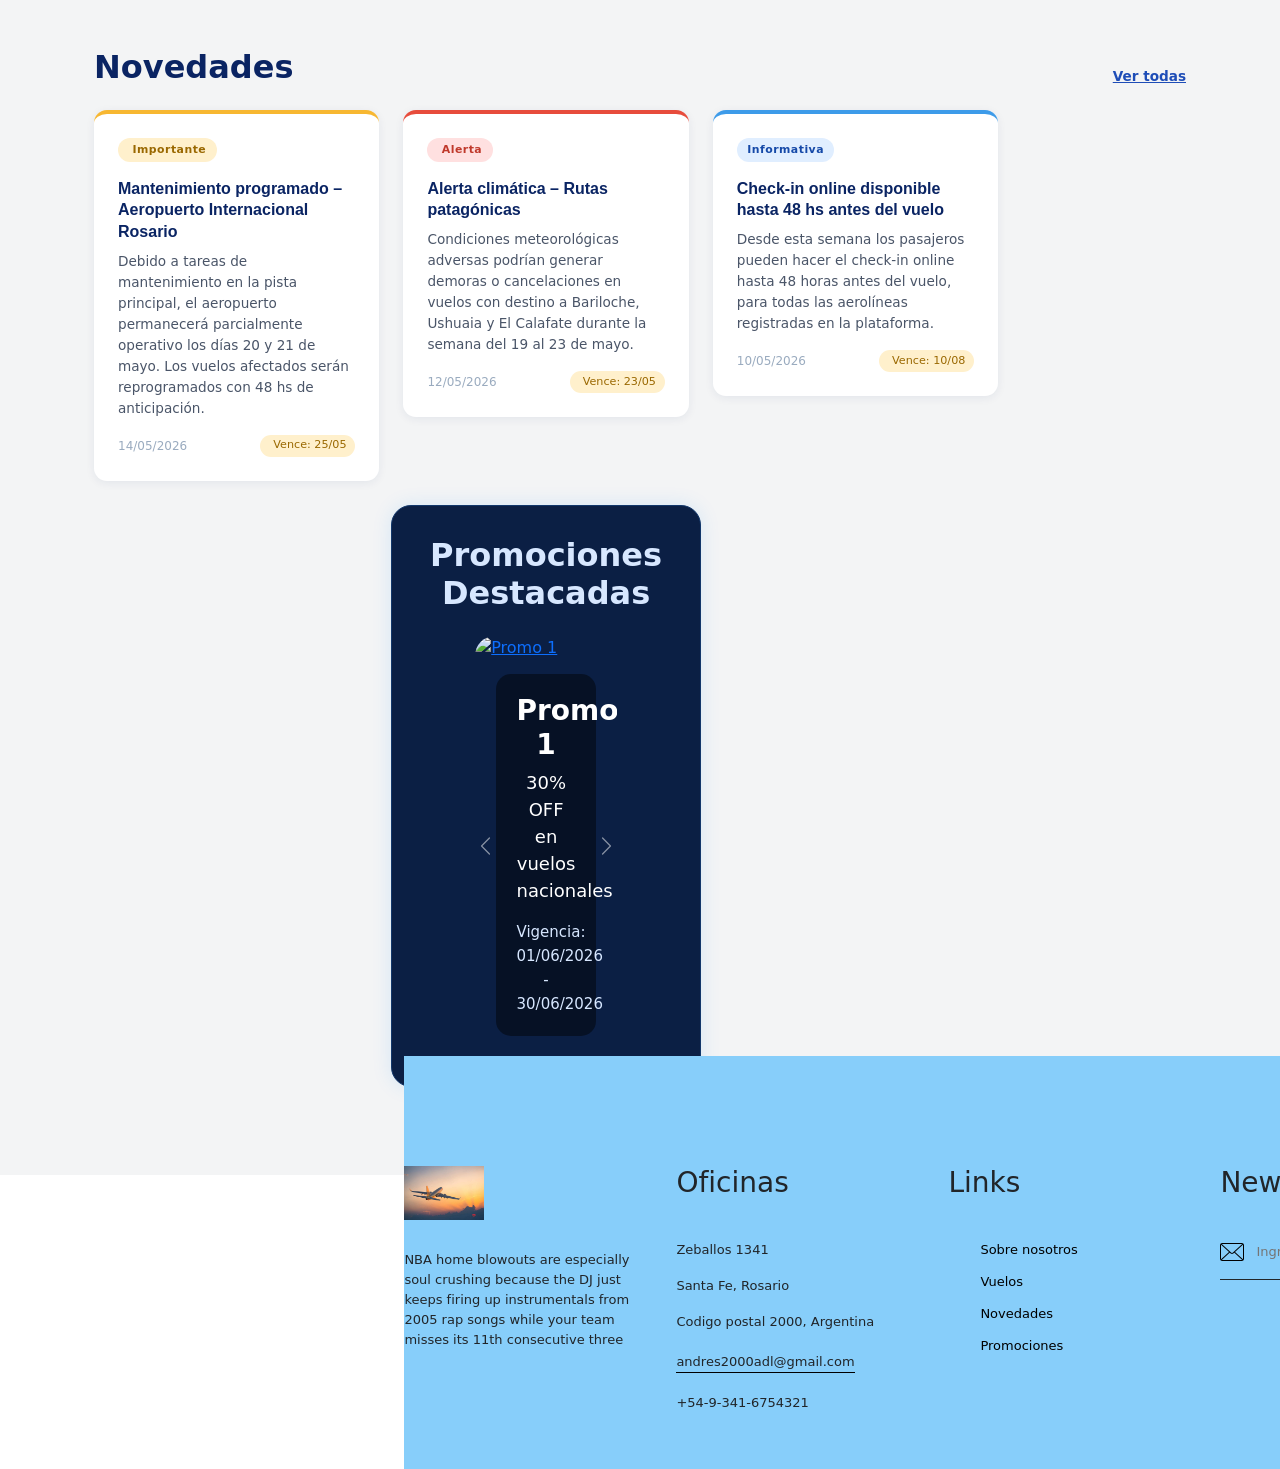
==== index.html @ d915b202 "arreglos - mas ojas de estilo" ====
<!DOCTYPE html>
<html lang="es">

<head>
  <title>VuelaSeguro</title>
  <meta charset="UTF-8">
  <meta name="viewport" content="width=device-width, initial-scale=1.0">
  <link rel="stylesheet" href="estilos-footer.css">
  <link rel="stylesheet" href="estilos-novedades.css">
  <link rel="stylesheet" href="estilos-promociones.css">
  <!-- Bootstrap CSS  -->
  <link href="https://cdn.jsdelivr.net/npm/bootstrap@5.0.2/dist/css/bootstrap.min.css" rel="stylesheet">
</head>

<body>
<section class="novedades-section" id="novedades">
  <div class="container px-3 px-md-4">
    <div class="d-flex justify-content-between align-items-end mb-4">
      <h2 class="m-0" style="color: var(--azul); font-weight: bold;">Novedades</h2>
      <a href="#" style="font-size: .85rem; color: var(--azul-m); text-decoration: none; font-weight: 600;">
        <u>Ver todas <i class="bi bi-arrow-right"></i></u>
      </a>
    </div>
    <div class="row row-cols-1 row-cols-md-2 row-cols-lg-3 g-4 justify-content-center">
      
      <!-- Novedad Destacada -->
      <div class="col">
        <div class="novedad-card destacada"> 
          <span class="badge-nov badge-imp"><i class="bi bi-star-fill me-1"></i>Importante</span>
          <div class="nov-titulo-card">Mantenimiento programado – Aeropuerto Internacional Rosario</div>
          <p class="nov-texto">
            Debido a tareas de mantenimiento en la pista principal, el aeropuerto permanecerá
            parcialmente operativo los días 20 y 21 de mayo. Los vuelos afectados serán
            reprogramados con 48 hs de anticipación.
          </p>
          <div class="nov-fecha">
            <span><i class="bi bi-calendar3"></i> 14/05/2026</span>
            <span class="nov-vence"><i class="bi bi-clock"></i>Vence: 25/05</span>
          </div>
        </div>
      </div>

      <!-- Novedad Alerta -->
      <div class="col">
        <div class="novedad-card alerta">
          <span class="badge-nov badge-alt"><i class="bi bi-cloud-lightning me-1"></i>Alerta</span>
          <div class="nov-titulo-card">Alerta climática – Rutas patagónicas</div>
          <p class="nov-texto">
            Condiciones meteorológicas adversas podrían generar demoras o cancelaciones en vuelos
            con destino a Bariloche, Ushuaia y El Calafate durante la semana del 19 al 23 de mayo.
          </p>
          <div class="nov-fecha">
            <span><i class="bi bi-calendar3"></i> 12/05/2026</span>
            <span class="nov-vence"><i class="bi bi-clock"></i>Vence: 23/05</span>
          </div>
        </div>
      </div>
      
      <!-- Novedad Informativa -->
      <div class="col">
        <div class="novedad-card">
          <span class="badge-nov badge-info">Informativa</span>
          <div class="nov-titulo-card">Check-in online disponible hasta 48 hs antes del vuelo</div>
          <p class="nov-texto">
            Desde esta semana los pasajeros pueden hacer el check-in online hasta 48 horas antes
            del vuelo, para todas las aerolíneas registradas en la plataforma.
          </p>
          <div class="nov-fecha">
            <span><i class="bi bi-calendar3"></i> 10/05/2026</span>
            <span class="nov-vence"><i class="bi bi-clock"></i>Vence: 10/08</span>
          </div>
        </div>
      </div>

  <!--PROMOCIONES-->

  <section class="promociones-section">

    <h2 class="text-center mb-4"> Promociones Destacadas</h2>
    <div class="contenedor-carousel">
      <div id="carouselPromos" class="carousel slide" data-bs-ride="carousel">
        <div class="carousel-inner">
          <div class="carousel-item active">
           <a href=""> <img src="https://www.radioromance.com/wp-content/uploads/2025/01/PATOS-1024x576.jpeg" class="d-block w-100" alt="Promo 1"> </a>
           <div class="carousel-caption">
            <h3>Promocion 1</h3>
            <p>30% OFF en vuelos nacionales</p>
            <span> Vigencia: 01/06/2026 - 30/06/2026 </span>
            </div>
          </div>
          <div class="carousel-item">
            <a href=""> <img src="https://verdecora.es/blog/wp-content/uploads/2025/06/cuidados-pato-casa.jpg" class="d-block w-100" alt="Promo 2"> </a>
            <div class="carousel-caption">
            <h3>Promocion 2</h3>
            <p>20% OFF en vuelos nacionales</p>
            <span> Vigencia: 03/07/2026 - 20/08/2026 </span>
            </div>
          </div>
          <div class="carousel-item">  
            <a href=""> <img src="https://findelmundo.tur.ar/imagecache/large/Anas-georgica-de-Jorge-La-Gotteria.jpg"class="d-block w-100" alt="Promo 3"> </a>
            <div class="carousel-caption">
            <h3>Promocion 3</h3>
            <p>25% OFF en vuelos nacionales</p>
            <span> Vigencia: 04/05/2026 - 22/06/2026 </span>
            </div>
          </div>
        </div>
            <button class="carousel-control-prev" type="button" data-bs-target="#carouselPromos" data-bs-slide="prev">
              <span class="carousel-control-prev-icon"></span>
            </button>
            <button class="carousel-control-next" type="button" data-bs-target="#carouselPromos" data-bs-slide="next">
              <span class="carousel-control-next-icon"></span>
            </button>
      </div>
    </div>
 <footer>
    <div class="row">
        <div class="colu">
          <img src="test.jpg" alt="AVION" class="logo">
          <p>NBA home blowouts are especially soul crushing because the DJ just keeps firing up instrumentals from 2005 rap songs while your team misses its 11th consecutive three</p>
        </div>

        <div class="colu">
          <h3>Oficinas</h3>
          <p>Zeballos 1341</p>
          <p>Santa Fe, Rosario</p>
          <p>Codigo postal 2000, Argentina</p>
          <p class="email-contact">andres2000adl@gmail.com</p>
          <p>+54-9-341-6754321</p>
        </div>
          
        <div class="colu">
          <h3>Links</h3>
          <ul>
            <li><a href="https://www.frro.utn.edu.ar/">Sobre nosotros</a></li>
            <li><a href="">Vuelos</a></li>
            <li><a href="">Novedades</a></li>
            <li><a href="">Promociones</a></li>
          </ul>
        </div>

        <div class="colu">
          <h3>Newsletter</h3>
          <form class="footer-form">
            <img src="envelope.png" alt="jijo" class="footer-input-icon">
            <input type="email" placeholder="Ingrese su mail">
            <button type="button" class="footer-form-button">Enviar</button>
          </form>
          <div class="social-icons">
            <i class="fa-brands fa-facebook"></i>
            <i class="fa-brands fa-square-x-twitter"></i>
            <i class="fa-brands fa-whatsapp"></i>
          </div>
        </div>
    </div>
  </footer>

<!-- Bootstrap Bundle with Popper -->
<script src="https://cdn.jsdelivr.net/npm/bootstrap@5.0.2/dist/js/bootstrap.bundle.min.js"></script>
</body>
</html>
---- estilos-footer.css ----
footer{
    width: 100%;
    position: absolute;
    background: lightskyblue;
    padding: 100px 0 30px;
    font-size: 13px;
    line-height: 20px;
}

.footer-form{
    padding-bottom: 15px;
    display: flex;
    align-items: center;
    justify-content: space-between;
    border-bottom: 1px solid;
    margin-bottom: 50px;
}

.footer-input-icon{
    font-size: 18px;
    margin-right: 10px;
}

.footer-form-button{
    background: transparent;
    border: 0;
    outline: none;
    cursor: pointer;
    font-size: 16px;

}

.footer-form input{
    width: 100%;
    background: transparent;
    color: black;
    border: 0;
    outline: none;
}


.social-icons .fa {
  width: 40px;
  height: 40px;
  font-size: 40px !important;
  color: blueviolet;
}


.row{
    width: 85%;
    margin: auto;
    display: flex;
    flex-wrap: wrap;
    align-items: flex-start;
    justify-content: space-between;

}

.colu{
    flex-basis: 25%;
    padding: 10px;
}

.colu h3{
    width: fit-content;
    margin-bottom: 40px;
    position: relative;
}

.logo{
    width: 80px;
    margin-bottom: 30px;
}

.email-contact{
    width: fit-content;
    border-bottom: 1px solid black;
    margin: 20px 0;
}

ul li{
    list-style: none;
    margin-bottom: 12px;
}

ul li a{
    text-decoration: none;
    color: black;
}
---- estilos-novedades.css ----
:root {
      --azul:    #0a2463;
      --azul-m:  #1e4db7;
      --azul-cl: #3d9be9;
      --acento:  #f7b731;
      --fondo:   #f0f4fb;
      --texto:   #1a1a2e;
      --gris:    #e8eef7;
      --blanco:  #ffffff;
    }

    * { box-sizing: border-box; }
    
    body {
      font-family: 'Inter', sans-serif;
      background-color: var(--fondo);
      color: var(--texto);
      margin: 0;
    }

    .novedades-section { 
      background-color: rgb(243, 244, 245); 
      padding: 3rem 0; 
    }

    .novedad-card {
      background-color: var(--blanco);
      border-radius: 13px;
      padding: 1.5rem;
      box-shadow: 0 2px 10px rgba(10,36,99,.07);
      height: 100%; 
      display: flex;
      flex-direction: column; 
      border-top: 4px solid var(--azul-cl);
      transition: transform .2s, box-shadow .2s;
    }

    .novedad-card:hover {
      transform: translateY(-3px);
      box-shadow: 0 8px 24px rgba(10,36,99,.13);
    }

    .novedad-card.destacada { border-top-color: var(--acento); }
    .novedad-card.alerta    { border-top-color: #e74c3c; }

    .badge-nov {
      display: inline-block; font-size: .68rem; font-weight: 700;
      letter-spacing: .5px; padding: .22rem .65rem; border-radius: 20px;
      margin-bottom: 1rem; align-self: flex-start;
    }

    .badge-imp  { background: #fff0cc; color: #9a6800; }
    .badge-info { background: #e0eeff; color: #1549a8; }
    .badge-alt  { background: #ffe0e0; color: #c0392b; }
    .badge-gen  { background: #e8f5e9; color: #2e7d32; }

    .nov-titulo-card {
      font-family: 'Sora', sans-serif; font-weight: 700;
      font-size: 1rem; color: var(--azul);
      margin-bottom: .5rem; line-height: 1.35;
    }

    .nov-texto {
      font-size: .85rem; color: #4a5568;
      line-height: 1.55; 
      margin-bottom: 1rem; 
      flex-grow: 1; 
    }

    .nov-fecha {
      font-size: .75rem; color: #9aabbf;
      display: flex; align-items: center; gap: .3rem;
      margin-top: auto; 
      flex-wrap: wrap;
    }

    .nov-vence {
      font-size: .7rem; background: #fff0cc; color: #9a6800;
      border-radius: 20px; padding: .15rem .55rem;
      display: inline-flex; align-items: center; gap: .25rem; 
      margin-left: auto; 
    }
---- estilos-promociones.css ----
.promociones-section{
    background-color: #0b1f44;
    border: 1px solid #12376b;
    border-radius: 20px;
    margin: 40px auto;
    padding: 30px;
    width: 95%;
    box-shadow: 0px 0px 20px rgba(0,140,255,0.12);
}

.promociones-section h2{
    color: #d7e7ff;
    font-size: 32px;
    font-weight: bold;
}

.contenedor-carousel{
    width: 50%;
    margin: auto;
}

.carousel-item img{
    height: 420px;
    object-fit: cover;
    border-radius: 20px;
}

.carousel-caption{
    background: rgba(0,0,0,0.45);
    border-radius: 15px;
    padding: 20px;
    bottom: 20px;
}

.carousel-caption h3{
    font-size: 28px;
    font-weight: bold;
}

.carousel-caption p{
    font-size: 18px;
}

.carousel-caption span{
    font-size: 15px;
    color: #d7e7ff;
}

.promociones-section:hover{
    box-shadow: 0px 0px 30px rgba(0,140,255,0.25);
    transition: 0.3s;
}
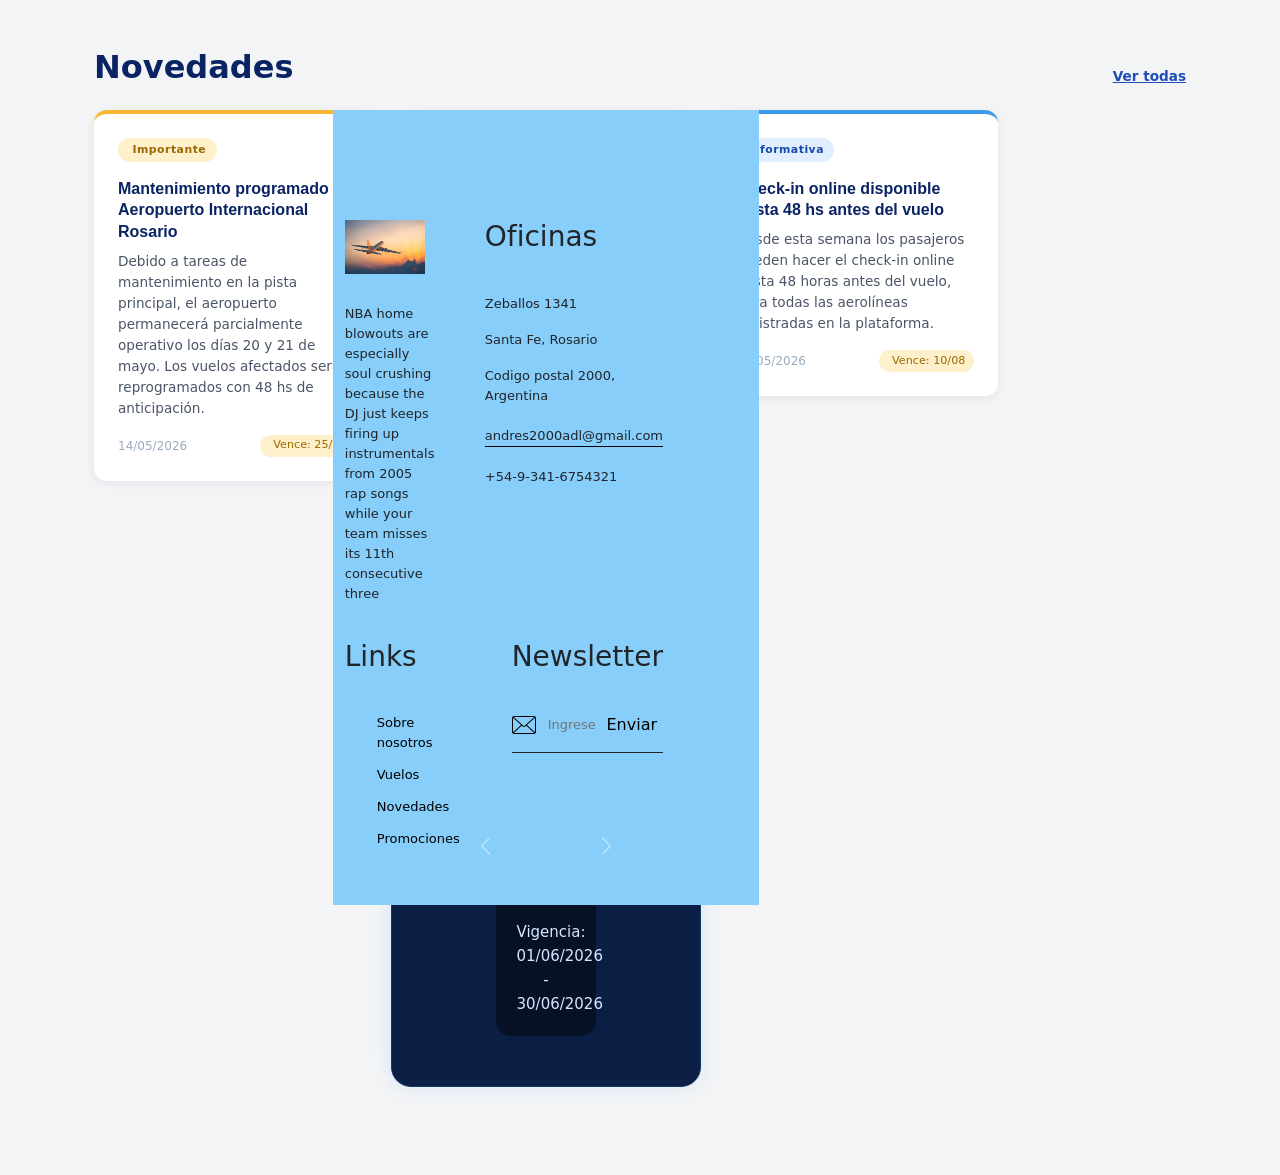
==== commit d7885ad8: "Merge branch 'main' of https://github.com/AndresDL/TP_EG_1erC" ====
--- a/index.html
+++ b/index.html
@@ -1,8 +1,6 @@
 <!DOCTYPE html>
 <html lang="es">
-
 <head>
-  <title>VuelaSeguro</title>
   <meta charset="UTF-8">
   <meta name="viewport" content="width=device-width, initial-scale=1.0">
   <link rel="stylesheet" href="estilos-footer.css">
@@ -113,6 +111,7 @@
             </button>
       </div>
     </div>
+  </section>
  <footer>
     <div class="row">
         <div class="colu">
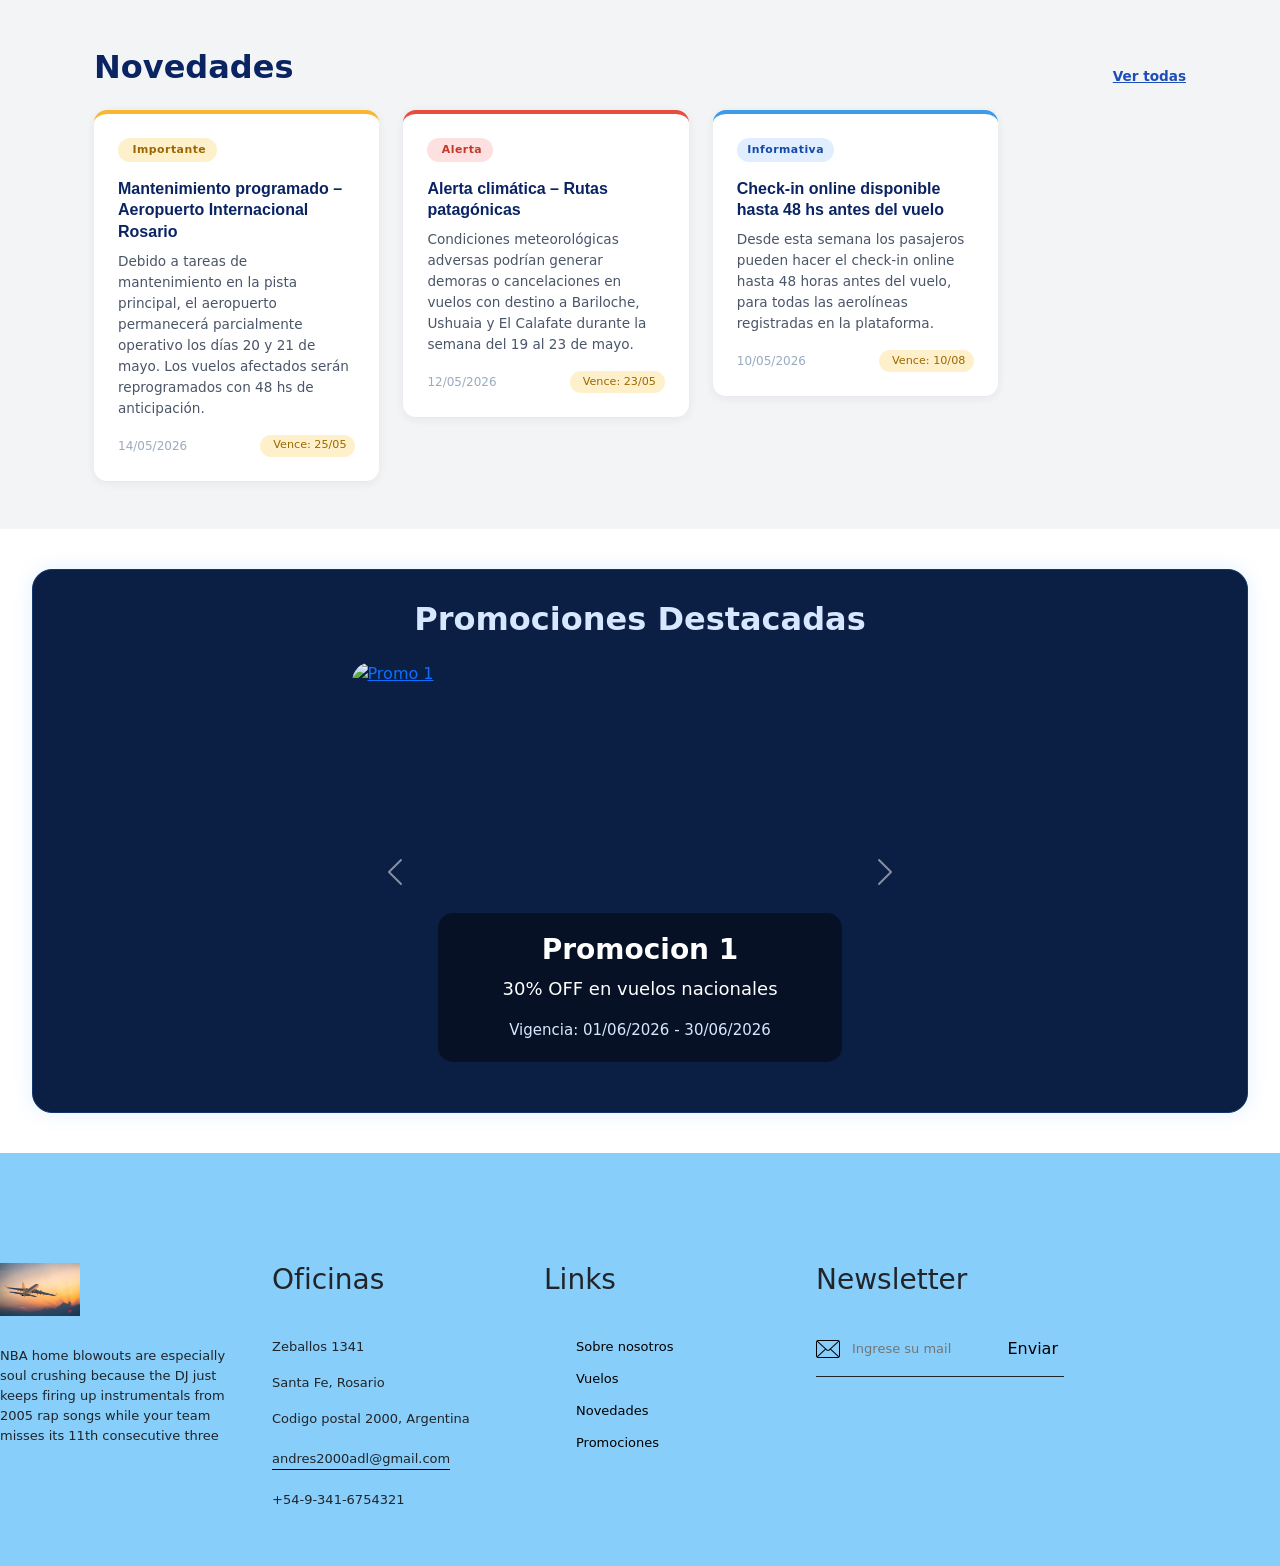
==== commit 80eaf6be: "Arreglos - novedades" ====
--- a/index.html
+++ b/index.html
@@ -1,5 +1,6 @@
 <!DOCTYPE html>
 <html lang="es">
+
 <head>
   <meta charset="UTF-8">
   <meta name="viewport" content="width=device-width, initial-scale=1.0">
@@ -11,67 +12,69 @@
 </head>
 
 <body>
-<section class="novedades-section" id="novedades">
-  <div class="container px-3 px-md-4">
-    <div class="d-flex justify-content-between align-items-end mb-4">
-      <h2 class="m-0" style="color: var(--azul); font-weight: bold;">Novedades</h2>
-      <a href="#" style="font-size: .85rem; color: var(--azul-m); text-decoration: none; font-weight: 600;">
-        <u>Ver todas <i class="bi bi-arrow-right"></i></u>
-      </a>
-    </div>
-    <div class="row row-cols-1 row-cols-md-2 row-cols-lg-3 g-4 justify-content-center">
-      
-      <!-- Novedad Destacada -->
-      <div class="col">
-        <div class="novedad-card destacada"> 
-          <span class="badge-nov badge-imp"><i class="bi bi-star-fill me-1"></i>Importante</span>
-          <div class="nov-titulo-card">Mantenimiento programado – Aeropuerto Internacional Rosario</div>
-          <p class="nov-texto">
-            Debido a tareas de mantenimiento en la pista principal, el aeropuerto permanecerá
-            parcialmente operativo los días 20 y 21 de mayo. Los vuelos afectados serán
-            reprogramados con 48 hs de anticipación.
-          </p>
-          <div class="nov-fecha">
-            <span><i class="bi bi-calendar3"></i> 14/05/2026</span>
-            <span class="nov-vence"><i class="bi bi-clock"></i>Vence: 25/05</span>
+  <section class="novedades-section" id="novedades">
+    <div class="container px-3 px-md-4">
+      <div class="d-flex justify-content-between align-items-end mb-4">
+        <h2 class="m-0" style="color: var(--azul); font-weight: bold;">Novedades</h2>
+        <a href="#" style="font-size: .85rem; color: var(--azul-m); text-decoration: none; font-weight: 600;">
+          <u>Ver todas <i class="bi bi-arrow-right"></i></u>
+        </a>
+      </div>
+      <div class="row row-cols-1 row-cols-md-2 row-cols-lg-3 g-4 justify-content-center">
+        
+        <!-- Novedad Destacada -->
+        <div class="col">
+          <div class="novedad-card destacada"> 
+            <span class="badge-nov badge-imp"><i class="bi bi-star-fill me-1"></i>Importante</span>
+            <div class="nov-titulo-card">Mantenimiento programado – Aeropuerto Internacional Rosario</div>
+            <p class="nov-texto">
+              Debido a tareas de mantenimiento en la pista principal, el aeropuerto permanecerá
+              parcialmente operativo los días 20 y 21 de mayo. Los vuelos afectados serán
+              reprogramados con 48 hs de anticipación.
+            </p>
+            <div class="nov-fecha">
+              <span><i class="bi bi-calendar3"></i> 14/05/2026</span>
+              <span class="nov-vence"><i class="bi bi-clock"></i>Vence: 25/05</span>
+            </div>
+          </div>
+        </div>
+
+        <!-- Novedad Alerta -->
+        <div class="col">
+          <div class="novedad-card alerta">
+            <span class="badge-nov badge-alt"><i class="bi bi-cloud-lightning me-1"></i>Alerta</span>
+            <div class="nov-titulo-card">Alerta climática – Rutas patagónicas</div>
+            <p class="nov-texto">
+              Condiciones meteorológicas adversas podrían generar demoras o cancelaciones en vuelos
+              con destino a Bariloche, Ushuaia y El Calafate durante la semana del 19 al 23 de mayo.
+            </p>
+            <div class="nov-fecha">
+              <span><i class="bi bi-calendar3"></i> 12/05/2026</span>
+              <span class="nov-vence"><i class="bi bi-clock"></i>Vence: 23/05</span>
+            </div>
+          </div>
+        </div>
+        
+        <!-- Novedad Informativa -->
+        <div class="col">
+          <div class="novedad-card">
+            <span class="badge-nov badge-info">Informativa</span>
+            <div class="nov-titulo-card">Check-in online disponible hasta 48 hs antes del vuelo</div>
+            <p class="nov-texto">
+              Desde esta semana los pasajeros pueden hacer el check-in online hasta 48 horas antes
+              del vuelo, para todas las aerolíneas registradas en la plataforma.
+            </p>
+            <div class="nov-fecha">
+              <span><i class="bi bi-calendar3"></i> 10/05/2026</span>
+              <span class="nov-vence"><i class="bi bi-clock"></i>Vence: 10/08</span>
+            </div>
           </div>
         </div>
       </div>
-
-      <!-- Novedad Alerta -->
-      <div class="col">
-        <div class="novedad-card alerta">
-          <span class="badge-nov badge-alt"><i class="bi bi-cloud-lightning me-1"></i>Alerta</span>
-          <div class="nov-titulo-card">Alerta climática – Rutas patagónicas</div>
-          <p class="nov-texto">
-            Condiciones meteorológicas adversas podrían generar demoras o cancelaciones en vuelos
-            con destino a Bariloche, Ushuaia y El Calafate durante la semana del 19 al 23 de mayo.
-          </p>
-          <div class="nov-fecha">
-            <span><i class="bi bi-calendar3"></i> 12/05/2026</span>
-            <span class="nov-vence"><i class="bi bi-clock"></i>Vence: 23/05</span>
-          </div>
-        </div>
-      </div>
-      
-      <!-- Novedad Informativa -->
-      <div class="col">
-        <div class="novedad-card">
-          <span class="badge-nov badge-info">Informativa</span>
-          <div class="nov-titulo-card">Check-in online disponible hasta 48 hs antes del vuelo</div>
-          <p class="nov-texto">
-            Desde esta semana los pasajeros pueden hacer el check-in online hasta 48 horas antes
-            del vuelo, para todas las aerolíneas registradas en la plataforma.
-          </p>
-          <div class="nov-fecha">
-            <span><i class="bi bi-calendar3"></i> 10/05/2026</span>
-            <span class="nov-vence"><i class="bi bi-clock"></i>Vence: 10/08</span>
-          </div>
-        </div>
-      </div>
+    </div>
+  </section>    
 
   <!--PROMOCIONES-->
-
   <section class="promociones-section">
 
     <h2 class="text-center mb-4"> Promociones Destacadas</h2>
@@ -154,8 +157,8 @@
     </div>
   </footer>
 
-<!-- Bootstrap Bundle with Popper -->
-<script src="https://cdn.jsdelivr.net/npm/bootstrap@5.0.2/dist/js/bootstrap.bundle.min.js"></script>
+  <!-- Bootstrap Bundle with Popper -->
+  <script src="https://cdn.jsdelivr.net/npm/bootstrap@5.0.2/dist/js/bootstrap.bundle.min.js"></script>
 </body>
 </html>
 
--- a/estilos-footer.css
+++ b/estilos-footer.css
@@ -1,7 +1,7 @@
 
 footer{
     width: 100%;
-    position: absolute;
+    position: bottom;
     background: lightskyblue;
     padding: 100px 0 30px;
     font-size: 13px;
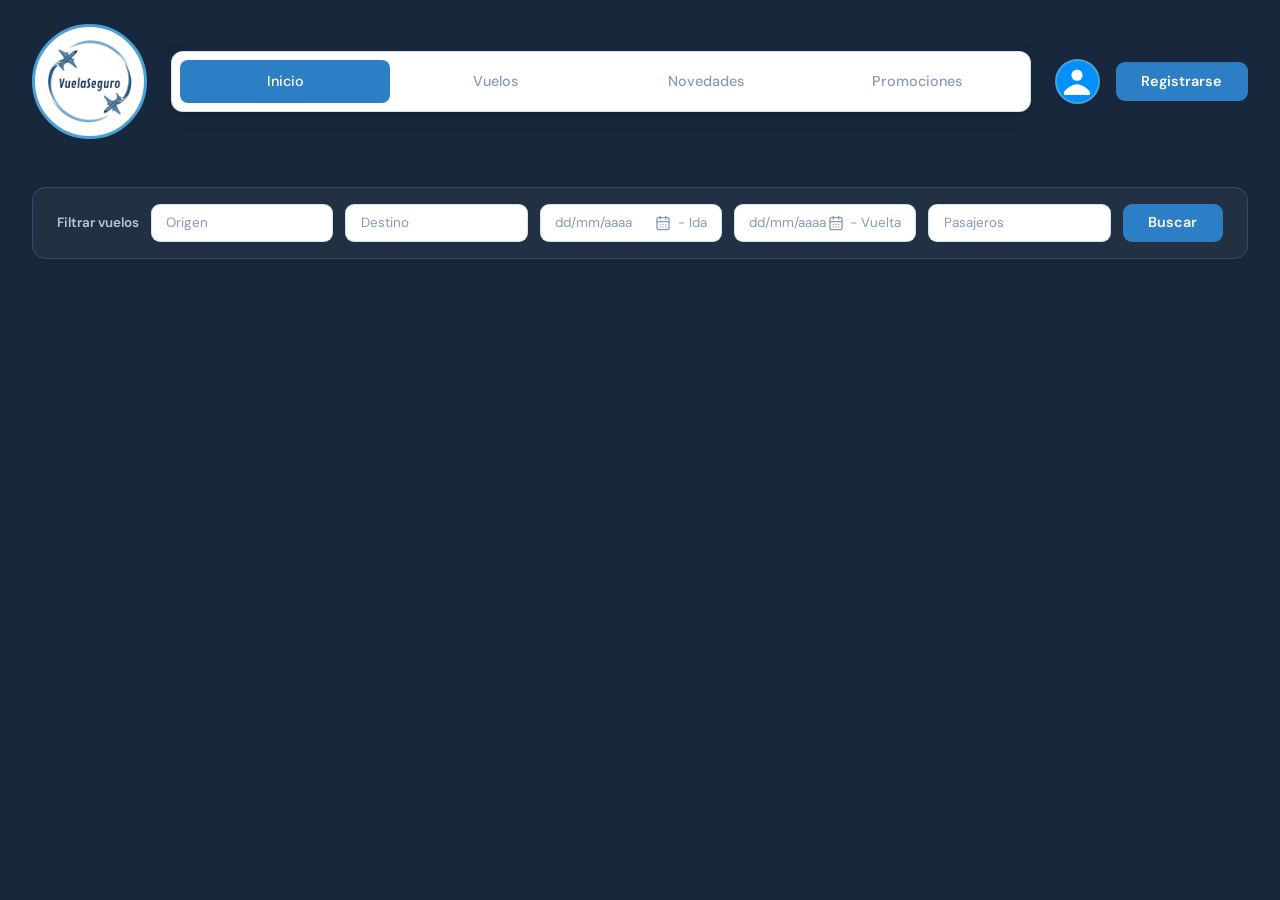
==== commit def3e0d3: "estilos" ====
--- a/index.html
+++ b/index.html
@@ -1,166 +1,77 @@
 <!DOCTYPE html>
 <html lang="es">
+<head>
+  <meta charset="UTF-8"/>
+  <meta name="viewport" content="width=device-width, initial-scale=1.0"/>
+  <title>VuelaSeguro</title>
+  <link href="https://cdn.jsdelivr.net/npm/bootstrap@5.3.3/dist/css/bootstrap.min.css" rel="stylesheet"/>
+  <link href="https://fonts.googleapis.com/css2?family=DM+Sans:wght@400;500;600&display=swap" rel="stylesheet"/>
 
-<head>
-  <meta charset="UTF-8">
-  <meta name="viewport" content="width=device-width, initial-scale=1.0">
-  <link rel="stylesheet" href="estilos-footer.css">
-  <link rel="stylesheet" href="estilos-novedades.css">
-  <link rel="stylesheet" href="estilos-promociones.css">
-  <!-- Bootstrap CSS  -->
-  <link href="https://cdn.jsdelivr.net/npm/bootstrap@5.0.2/dist/css/bootstrap.min.css" rel="stylesheet">
+  <link rel="stylesheet" href="estilos-navbar.css">
+
 </head>
-
 <body>
-  <section class="novedades-section" id="novedades">
-    <div class="container px-3 px-md-4">
-      <div class="d-flex justify-content-between align-items-end mb-4">
-        <h2 class="m-0" style="color: var(--azul); font-weight: bold;">Novedades</h2>
-        <a href="#" style="font-size: .85rem; color: var(--azul-m); text-decoration: none; font-weight: 600;">
-          <u>Ver todas <i class="bi bi-arrow-right"></i></u>
-        </a>
+  <div class="header-wrapper">
+    <nav class="navbar-custom">
+      <div class="logo-wrap">
+        <img src="./logo-vuelaseguro.png" class="logo-vuela" alt="Logo VuelaSeguro">
       </div>
-      <div class="row row-cols-1 row-cols-md-2 row-cols-lg-3 g-4 justify-content-center">
-        
-        <!-- Novedad Destacada -->
-        <div class="col">
-          <div class="novedad-card destacada"> 
-            <span class="badge-nov badge-imp"><i class="bi bi-star-fill me-1"></i>Importante</span>
-            <div class="nov-titulo-card">Mantenimiento programado – Aeropuerto Internacional Rosario</div>
-            <p class="nov-texto">
-              Debido a tareas de mantenimiento en la pista principal, el aeropuerto permanecerá
-              parcialmente operativo los días 20 y 21 de mayo. Los vuelos afectados serán
-              reprogramados con 48 hs de anticipación.
-            </p>
-            <div class="nov-fecha">
-              <span><i class="bi bi-calendar3"></i> 14/05/2026</span>
-              <span class="nov-vence"><i class="bi bi-clock"></i>Vence: 25/05</span>
-            </div>
-          </div>
+      <div class="nav-links">
+        <a href="#" class="active">Inicio</a>
+        <a href="#">Vuelos</a>
+        <a href="#">Novedades</a>
+        <a href="#">Promociones</a>
+      </div>
+      <div class="nav-right">
+        <div class="foto-perfil" title="Foto de perfil">
+      <svg width="26" height="40" viewBox="0 0 42 42" xmlns="http://www.w3.org/2000/svg">
+        <circle cx="21" cy="10" r="9" fill="#ffffff"/>
+        <path d="M -4 42 Q 21 7 46 42 Z" fill="#ffffff"/>
+      </svg>
         </div>
-
-        <!-- Novedad Alerta -->
-        <div class="col">
-          <div class="novedad-card alerta">
-            <span class="badge-nov badge-alt"><i class="bi bi-cloud-lightning me-1"></i>Alerta</span>
-            <div class="nov-titulo-card">Alerta climática – Rutas patagónicas</div>
-            <p class="nov-texto">
-              Condiciones meteorológicas adversas podrían generar demoras o cancelaciones en vuelos
-              con destino a Bariloche, Ushuaia y El Calafate durante la semana del 19 al 23 de mayo.
-            </p>
-            <div class="nov-fecha">
-              <span><i class="bi bi-calendar3"></i> 12/05/2026</span>
-              <span class="nov-vence"><i class="bi bi-clock"></i>Vence: 23/05</span>
-            </div>
-          </div>
-        </div>
-        
-        <!-- Novedad Informativa -->
-        <div class="col">
-          <div class="novedad-card">
-            <span class="badge-nov badge-info">Informativa</span>
-            <div class="nov-titulo-card">Check-in online disponible hasta 48 hs antes del vuelo</div>
-            <p class="nov-texto">
-              Desde esta semana los pasajeros pueden hacer el check-in online hasta 48 horas antes
-              del vuelo, para todas las aerolíneas registradas en la plataforma.
-            </p>
-            <div class="nov-fecha">
-              <span><i class="bi bi-calendar3"></i> 10/05/2026</span>
-              <span class="nov-vence"><i class="bi bi-clock"></i>Vence: 10/08</span>
-            </div>
-          </div>
-        </div>
+        <button class="btn-registro">Registrarse</button>
       </div>
+    </nav>
+  </div>
+  <div class="filtro-bar">
+    <span class="filtro-titulo">Filtrar vuelos</span>
+    <input class="filtro-input" type="text" placeholder="Origen"/>
+    <input class="filtro-input" type="text" placeholder="Destino"/>
+    <div class="fecha-container">
+      <div class="fecha-espejo" id="espejoIda">
+        <span>dd/mm/aaaa</span>
+        <span class="label-texto">
+          <svg width="16" height="16" viewBox="0 0 24 24" fill="none" stroke="currentColor" stroke-width="2" stroke-linecap="round" stroke-linejoin="round"><rect x="3" y="4" width="18" height="18" rx="2" ry="2"></rect><line x1="16" y1="2" x2="16" y2="6"></line><line x1="8" y1="2" x2="8" y2="6"></line><line x1="3" y1="10" x2="21" y2="10"></line><path d="M8 14h.01M12 14h.01M16 14h.01M8 18h.01M12 18h.01M16 18h.01"></path></svg>
+          - Ida
+        </span>
+      </div>
+      <input class="fecha-input" type="date" id="fechaIda" onchange="actualizarFecha(this, 'espejoIda', '- Ida')" onclick="this.showPicker()"/>
     </div>
-  </section>    
-
-  <!--PROMOCIONES-->
-  <section class="promociones-section">
-
-    <h2 class="text-center mb-4"> Promociones Destacadas</h2>
-    <div class="contenedor-carousel">
-      <div id="carouselPromos" class="carousel slide" data-bs-ride="carousel">
-        <div class="carousel-inner">
-          <div class="carousel-item active">
-           <a href=""> <img src="https://www.radioromance.com/wp-content/uploads/2025/01/PATOS-1024x576.jpeg" class="d-block w-100" alt="Promo 1"> </a>
-           <div class="carousel-caption">
-            <h3>Promocion 1</h3>
-            <p>30% OFF en vuelos nacionales</p>
-            <span> Vigencia: 01/06/2026 - 30/06/2026 </span>
-            </div>
-          </div>
-          <div class="carousel-item">
-            <a href=""> <img src="https://verdecora.es/blog/wp-content/uploads/2025/06/cuidados-pato-casa.jpg" class="d-block w-100" alt="Promo 2"> </a>
-            <div class="carousel-caption">
-            <h3>Promocion 2</h3>
-            <p>20% OFF en vuelos nacionales</p>
-            <span> Vigencia: 03/07/2026 - 20/08/2026 </span>
-            </div>
-          </div>
-          <div class="carousel-item">  
-            <a href=""> <img src="https://findelmundo.tur.ar/imagecache/large/Anas-georgica-de-Jorge-La-Gotteria.jpg"class="d-block w-100" alt="Promo 3"> </a>
-            <div class="carousel-caption">
-            <h3>Promocion 3</h3>
-            <p>25% OFF en vuelos nacionales</p>
-            <span> Vigencia: 04/05/2026 - 22/06/2026 </span>
-            </div>
-          </div>
-        </div>
-            <button class="carousel-control-prev" type="button" data-bs-target="#carouselPromos" data-bs-slide="prev">
-              <span class="carousel-control-prev-icon"></span>
-            </button>
-            <button class="carousel-control-next" type="button" data-bs-target="#carouselPromos" data-bs-slide="next">
-              <span class="carousel-control-next-icon"></span>
-            </button>
+    <div class="fecha-container">
+      <div class="fecha-espejo" id="espejoVuelta">
+        <span>dd/mm/aaaa</span>
+        <span class="label-texto">
+          <svg width="16" height="16" viewBox="0 0 24 24" fill="none" stroke="currentColor" stroke-width="2" stroke-linecap="round" stroke-linejoin="round"><rect x="3" y="4" width="18" height="18" rx="2" ry="2"></rect><line x1="16" y1="2" x2="16" y2="6"></line><line x1="8" y1="2" x2="8" y2="6"></line><line x1="3" y1="10" x2="21" y2="10"></line><path d="M8 14h.01M12 14h.01M16 14h.01M8 18h.01M12 18h.01M16 18h.01"></path></svg>
+          - Vuelta
+        </span>
       </div>
+      <input class="fecha-input" type="date" id="fechaVuelta" onchange="actualizarFecha(this, 'espejoVuelta', '- Vuelta')" onclick="this.showPicker()"/>
     </div>
-  </section>
- <footer>
-    <div class="row">
-        <div class="colu">
-          <img src="test.jpg" alt="AVION" class="logo">
-          <p>NBA home blowouts are especially soul crushing because the DJ just keeps firing up instrumentals from 2005 rap songs while your team misses its 11th consecutive three</p>
-        </div>
-
-        <div class="colu">
-          <h3>Oficinas</h3>
-          <p>Zeballos 1341</p>
-          <p>Santa Fe, Rosario</p>
-          <p>Codigo postal 2000, Argentina</p>
-          <p class="email-contact">andres2000adl@gmail.com</p>
-          <p>+54-9-341-6754321</p>
-        </div>
-          
-        <div class="colu">
-          <h3>Links</h3>
-          <ul>
-            <li><a href="https://www.frro.utn.edu.ar/">Sobre nosotros</a></li>
-            <li><a href="">Vuelos</a></li>
-            <li><a href="">Novedades</a></li>
-            <li><a href="">Promociones</a></li>
-          </ul>
-        </div>
-
-        <div class="colu">
-          <h3>Newsletter</h3>
-          <form class="footer-form">
-            <img src="envelope.png" alt="jijo" class="footer-input-icon">
-            <input type="email" placeholder="Ingrese su mail">
-            <button type="button" class="footer-form-button">Enviar</button>
-          </form>
-          <div class="social-icons">
-            <i class="fa-brands fa-facebook"></i>
-            <i class="fa-brands fa-square-x-twitter"></i>
-            <i class="fa-brands fa-whatsapp"></i>
-          </div>
-        </div>
-    </div>
-  </footer>
-
-  <!-- Bootstrap Bundle with Popper -->
-  <script src="https://cdn.jsdelivr.net/npm/bootstrap@5.0.2/dist/js/bootstrap.bundle.min.js"></script>
+    <input class="filtro-input" type="text" placeholder="Pasajeros"/>
+    <button class="btn-buscar">Buscar</button>
+  </div>
+  <script>
+    function actualizarFecha(input, espejoId, labelTexto) {
+      const espejo = document.getElementById(espejoId);
+      if (input.value) {
+        const partes = input.value.split('-');
+        const fechaFormateada = `${partes[2]}/${partes[1]}/${partes[0]}`;
+        espejo.innerHTML = `<span style="color: #333;">${fechaFormateada}</span><span class="label-texto" style="color: var(--gris);"><svg width="16" height="16" viewBox="0 0 24 24" fill="none" stroke="currentColor" stroke-width="2" stroke-linecap="round" stroke-linejoin="round"><rect x="3" y="4" width="18" height="18" rx="2" ry="2"></rect><line x1="16" y1="2" x2="16" y2="6"></line><line x1="8" y1="2" x2="8" y2="6"></line><line x1="3" y1="10" x2="21" y2="10"></line><path d="M8 14h.01M12 14h.01M16 14h.01M8 18h.01M12 18h.01M16 18h.01"></path></svg> ${labelTexto}</span>`;
+      } else {
+        espejo.innerHTML = `<span>dd/mm/aaaa</span><span class="label-texto"><svg width="16" height="16" viewBox="0 0 24 24" fill="none" stroke="currentColor" stroke-width="2" stroke-linecap="round" stroke-linejoin="round"><rect x="3" y="4" width="18" height="18" rx="2" ry="2"></rect><line x1="16" y1="2" x2="16" y2="6"></line><line x1="8" y1="2" x2="8" y2="6"></line><line x1="3" y1="10" x2="21" y2="10"></line><path d="M8 14h.01M12 14h.01M16 14h.01M8 18h.01M12 18h.01M16 18h.01"></path></svg> ${labelTexto}</span>`;
+      }
+    }
+  </script>
+  <script src="https://cdn.jsdelivr.net/npm/bootstrap@5.3.3/dist/js/bootstrap.bundle.min.js"></script>
 </body>
 </html>
-
-
-  
--- a/estilos-navbar.css
+++ b/estilos-navbar.css
@@ -0,0 +1,35 @@
+
+    :root {
+      --cielo:       #2c7fc4;
+      --cielo-claro: #4a9fd4;
+      --gris:        #8a9ab0;
+      --gris-claro:  #b8c6d8;
+      --blanco-real: #ffffff;
+      --blanco:      #eaf3fc;
+      --fondo:       #18283c;
+      --borde:       rgba(74, 159, 212, 0.28);
+    }
+    * { box-sizing: border-box; margin: 0; padding: 0; }
+    body { font-family: 'DM Sans', sans-serif; background: var(--fondo); color: var(--blanco); }
+    .header-wrapper { background: var(--fondo); padding: 1.5rem 0 0 0; }
+    .navbar-custom { margin: 0 2rem; padding-bottom: 1.5rem; display: flex; align-items: center; gap: 1.5rem; }
+    .logo-wrap {  width: 115px;  height: 115px;  border-radius: 50%; border: 3px solid var(--cielo-claro); background: white; display: flex; align-items: center; justify-content: center; flex-shrink: 0; overflow: hidden; position: relative; }
+    .logo-vuela { width: 100%; height: 100%; object-fit: cover; }
+    .nav-links { background: var(--blanco-real); border: 1px solid var(--borde); border-radius: 12px; padding: 0.5rem; display: flex; flex: 1; justify-content: space-between; box-shadow: 0 4px 15px rgba(0,0,0,0.15); }
+    .nav-links a { flex: 1; text-align: center; color: var(--gris); font-size: 0.9rem; font-weight: 500; padding: 0.7rem 0; border-radius: 8px; text-decoration: none; transition: all 0.2s; white-space: nowrap; }
+    .nav-links a:hover { color: var(--cielo); background: rgba(44,127,196,0.05); }
+    .nav-links a.active { color: #fff; background: var(--cielo); }
+    .nav-right { display: flex; align-items: center; gap: 1rem; flex-shrink: 0; }
+    .foto-perfil { width: 45px; height: 45px; border-radius: 50%; border: 2px solid var(--cielo-claro); background: #0091ff; display: flex; align-items: center; justify-content: center; cursor: pointer; flex-shrink: 0; overflow: hidden; }
+    .btn-registro { background: var(--cielo); border: none; color: #fff; border-radius: 9px; padding: 0.55rem 1.6rem; font-size: 0.9rem; font-weight: 600; white-space: nowrap; cursor: pointer; flex-shrink: 0; transition: all 0.2s; }
+    .btn-registro:hover { background: var(--cielo-claro); }
+    .filtro-bar { margin: 1.5rem 2rem; background: rgba(255,255,255,0.04); border: 1px solid var(--borde); border-radius: 14px; padding: 1rem 1.5rem; display: flex; align-items: center; gap: 0.75rem; flex-wrap: wrap; }
+    .filtro-titulo { font-size: 0.84rem; font-weight: 600; color: var(--gris-claro); white-space: nowrap; flex-shrink: 0; }
+    .filtro-input, .fecha-container { flex: 1; min-width: 140px; }
+    .filtro-input { background: var(--blanco-real); border: 1px solid var(--borde); border-radius: 9px; color: #333; font-family: 'DM Sans', sans-serif; font-size: 0.84rem; padding: 0.5rem 0.9rem; outline: none; }
+    .filtro-input::placeholder { color: var(--gris); }
+    .fecha-container { position: relative; background: var(--blanco-real); border: 1px solid var(--borde); border-radius: 9px; display: flex; align-items: center; padding: 0.5rem 0.9rem; }
+    .fecha-input { position: absolute; inset: 0; width: 100%; height: 100%; opacity: 0; cursor: pointer; }
+    .fecha-espejo { display: flex; justify-content: space-between; width: 100%; font-size: 0.84rem; color: var(--gris); pointer-events: none; }
+    .fecha-espejo .label-texto { color: var(--gris); display: flex; align-items: center; gap: 0.4rem; }
+    .btn-buscar { background: var(--cielo); border: none; color: #fff; border-radius: 9px; padding: 0.5rem 1.6rem; font-family: 'DM Sans', sans-serif; font-size: 0.9rem; font-weight: 600; white-space: nowrap; cursor: pointer; flex-shrink: 0; }
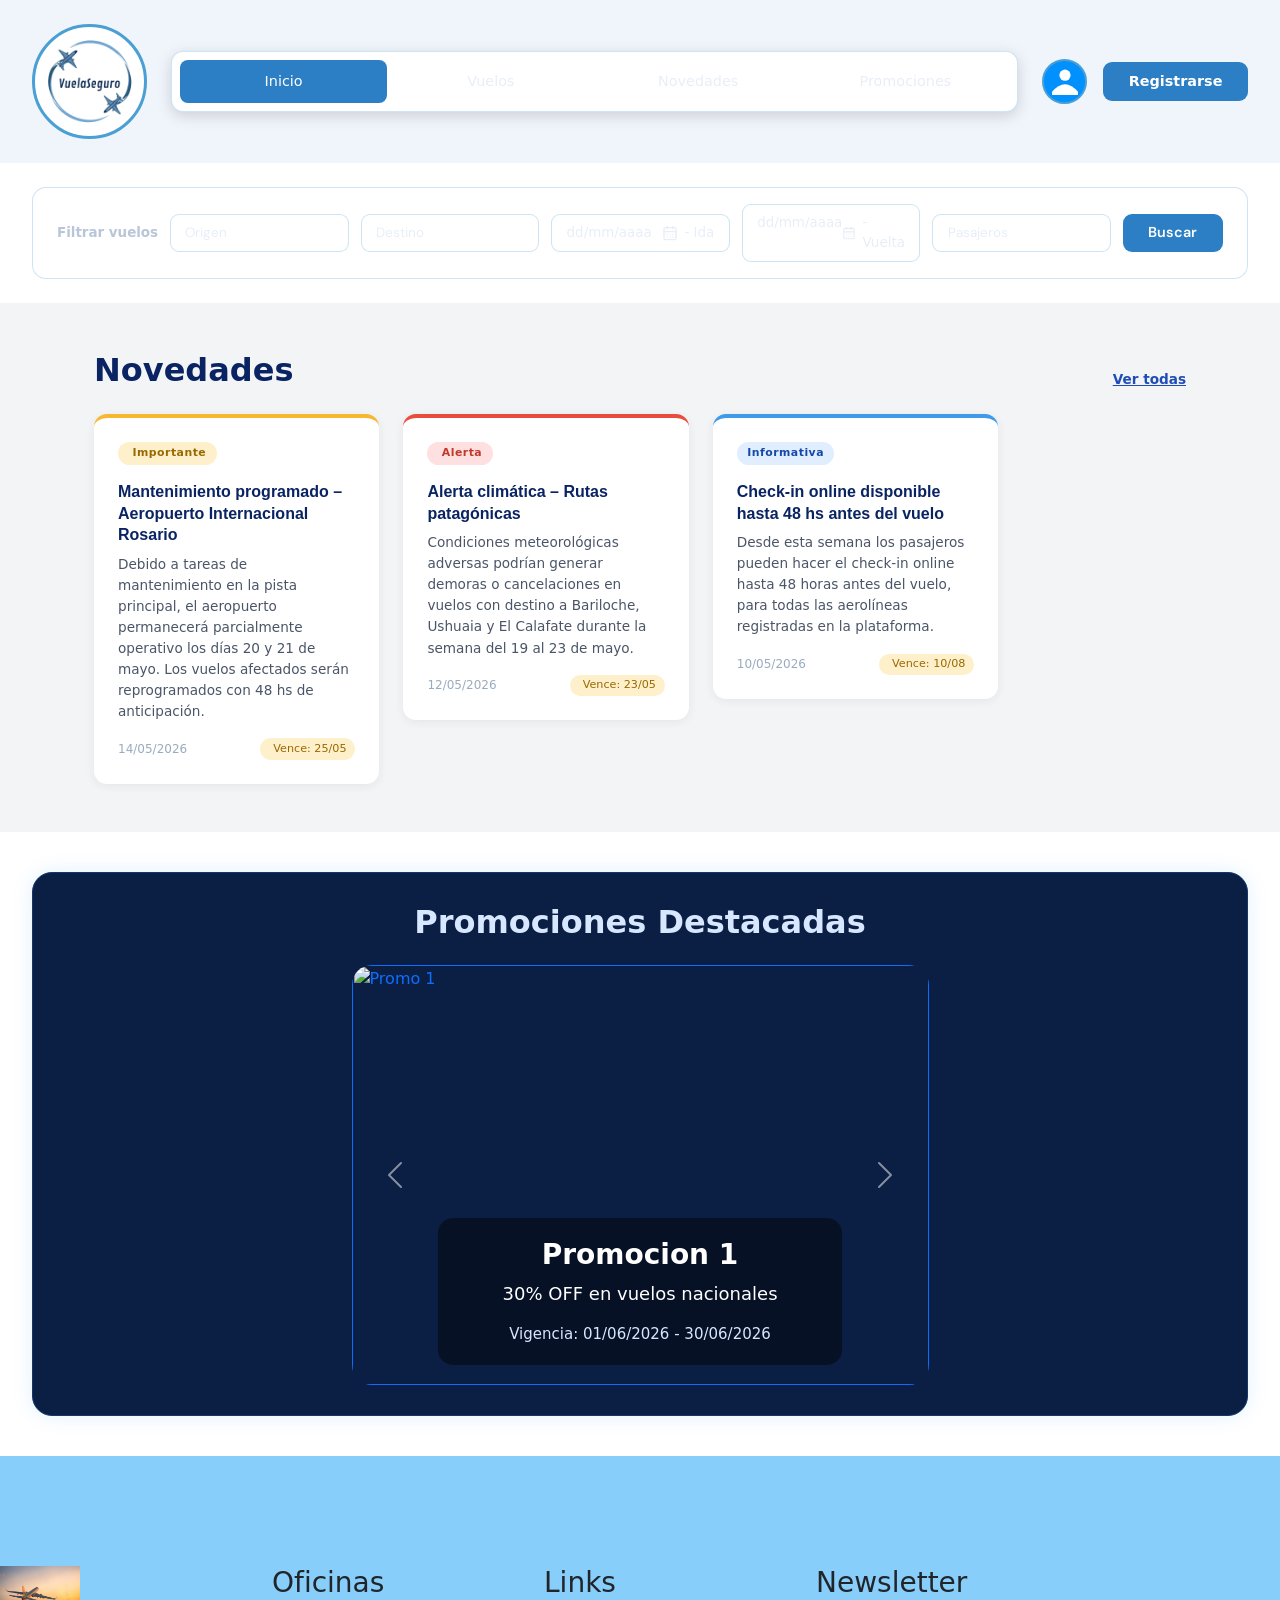
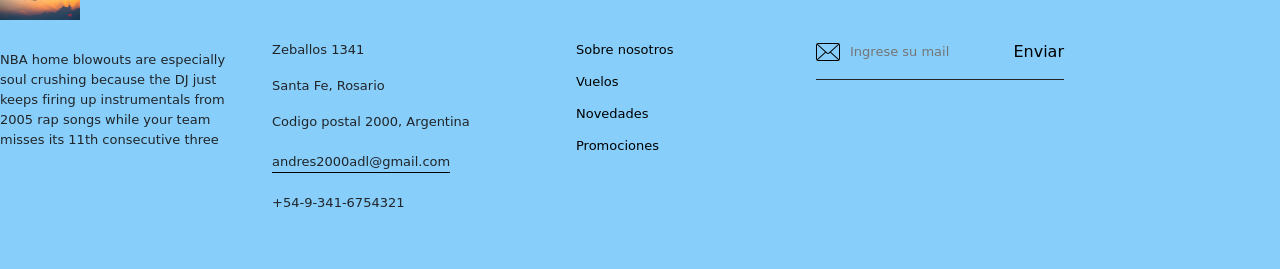
==== commit 16475410: "Merge branch 'main' into rama-alan" ====
--- a/index.html
+++ b/index.html
@@ -1,4 +1,3 @@
-<!DOCTYPE html>
 <html lang="es">
 <head>
   <meta charset="UTF-8"/>
@@ -75,3 +74,169 @@
   <script src="https://cdn.jsdelivr.net/npm/bootstrap@5.3.3/dist/js/bootstrap.bundle.min.js"></script>
 </body>
 </html>
+<!DOCTYPE html>
+<html lang="es">
+
+<head>
+  <meta charset="UTF-8">
+  <meta name="viewport" content="width=device-width, initial-scale=1.0">
+  <link rel="stylesheet" href="estilos-footer.css">
+  <link rel="stylesheet" href="estilos-novedades.css">
+  <link rel="stylesheet" href="estilos-promociones.css">
+  <!-- Bootstrap CSS  -->
+  <link href="https://cdn.jsdelivr.net/npm/bootstrap@5.0.2/dist/css/bootstrap.min.css" rel="stylesheet">
+</head>
+
+<body>
+  <section class="novedades-section" id="novedades">
+    <div class="container px-3 px-md-4">
+      <div class="d-flex justify-content-between align-items-end mb-4">
+        <h2 class="m-0" style="color: var(--azul); font-weight: bold;">Novedades</h2>
+        <a href="#" style="font-size: .85rem; color: var(--azul-m); text-decoration: none; font-weight: 600;">
+          <u>Ver todas <i class="bi bi-arrow-right"></i></u>
+        </a>
+      </div>
+      <div class="row row-cols-1 row-cols-md-2 row-cols-lg-3 g-4 justify-content-center">
+        
+        <!-- Novedad Destacada -->
+        <div class="col">
+          <div class="novedad-card destacada"> 
+            <span class="badge-nov badge-imp"><i class="bi bi-star-fill me-1"></i>Importante</span>
+            <div class="nov-titulo-card">Mantenimiento programado – Aeropuerto Internacional Rosario</div>
+            <p class="nov-texto">
+              Debido a tareas de mantenimiento en la pista principal, el aeropuerto permanecerá
+              parcialmente operativo los días 20 y 21 de mayo. Los vuelos afectados serán
+              reprogramados con 48 hs de anticipación.
+            </p>
+            <div class="nov-fecha">
+              <span><i class="bi bi-calendar3"></i> 14/05/2026</span>
+              <span class="nov-vence"><i class="bi bi-clock"></i>Vence: 25/05</span>
+            </div>
+          </div>
+        </div>
+
+        <!-- Novedad Alerta -->
+        <div class="col">
+          <div class="novedad-card alerta">
+            <span class="badge-nov badge-alt"><i class="bi bi-cloud-lightning me-1"></i>Alerta</span>
+            <div class="nov-titulo-card">Alerta climática – Rutas patagónicas</div>
+            <p class="nov-texto">
+              Condiciones meteorológicas adversas podrían generar demoras o cancelaciones en vuelos
+              con destino a Bariloche, Ushuaia y El Calafate durante la semana del 19 al 23 de mayo.
+            </p>
+            <div class="nov-fecha">
+              <span><i class="bi bi-calendar3"></i> 12/05/2026</span>
+              <span class="nov-vence"><i class="bi bi-clock"></i>Vence: 23/05</span>
+            </div>
+          </div>
+        </div>
+        
+        <!-- Novedad Informativa -->
+        <div class="col">
+          <div class="novedad-card">
+            <span class="badge-nov badge-info">Informativa</span>
+            <div class="nov-titulo-card">Check-in online disponible hasta 48 hs antes del vuelo</div>
+            <p class="nov-texto">
+              Desde esta semana los pasajeros pueden hacer el check-in online hasta 48 horas antes
+              del vuelo, para todas las aerolíneas registradas en la plataforma.
+            </p>
+            <div class="nov-fecha">
+              <span><i class="bi bi-calendar3"></i> 10/05/2026</span>
+              <span class="nov-vence"><i class="bi bi-clock"></i>Vence: 10/08</span>
+            </div>
+          </div>
+        </div>
+      </div>
+    </div>
+  </section>    
+
+  <!--PROMOCIONES-->
+  <section class="promociones-section">
+
+    <h2 class="text-center mb-4"> Promociones Destacadas</h2>
+    <div class="contenedor-carousel">
+      <div id="carouselPromos" class="carousel slide" data-bs-ride="carousel">
+        <div class="carousel-inner">
+          <div class="carousel-item active">
+           <a href=""> <img src="https://www.radioromance.com/wp-content/uploads/2025/01/PATOS-1024x576.jpeg" class="d-block w-100" alt="Promo 1"> </a>
+           <div class="carousel-caption">
+            <h3>Promocion 1</h3>
+            <p>30% OFF en vuelos nacionales</p>
+            <span> Vigencia: 01/06/2026 - 30/06/2026 </span>
+            </div>
+          </div>
+          <div class="carousel-item">
+            <a href=""> <img src="https://verdecora.es/blog/wp-content/uploads/2025/06/cuidados-pato-casa.jpg" class="d-block w-100" alt="Promo 2"> </a>
+            <div class="carousel-caption">
+            <h3>Promocion 2</h3>
+            <p>20% OFF en vuelos nacionales</p>
+            <span> Vigencia: 03/07/2026 - 20/08/2026 </span>
+            </div>
+          </div>
+          <div class="carousel-item">  
+            <a href=""> <img src="https://findelmundo.tur.ar/imagecache/large/Anas-georgica-de-Jorge-La-Gotteria.jpg"class="d-block w-100" alt="Promo 3"> </a>
+            <div class="carousel-caption">
+            <h3>Promocion 3</h3>
+            <p>25% OFF en vuelos nacionales</p>
+            <span> Vigencia: 04/05/2026 - 22/06/2026 </span>
+            </div>
+          </div>
+        </div>
+            <button class="carousel-control-prev" type="button" data-bs-target="#carouselPromos" data-bs-slide="prev">
+              <span class="carousel-control-prev-icon"></span>
+            </button>
+            <button class="carousel-control-next" type="button" data-bs-target="#carouselPromos" data-bs-slide="next">
+              <span class="carousel-control-next-icon"></span>
+            </button>
+      </div>
+    </div>
+  </section>
+ <footer>
+    <div class="row">
+        <div class="colu">
+          <img src="test.jpg" alt="AVION" class="logo">
+          <p>NBA home blowouts are especially soul crushing because the DJ just keeps firing up instrumentals from 2005 rap songs while your team misses its 11th consecutive three</p>
+        </div>
+
+        <div class="colu">
+          <h3>Oficinas</h3>
+          <p>Zeballos 1341</p>
+          <p>Santa Fe, Rosario</p>
+          <p>Codigo postal 2000, Argentina</p>
+          <p class="email-contact">andres2000adl@gmail.com</p>
+          <p>+54-9-341-6754321</p>
+        </div>
+          
+        <div class="colu">
+          <h3>Links</h3>
+          <ul>
+            <li><a href="https://www.frro.utn.edu.ar/">Sobre nosotros</a></li>
+            <li><a href="">Vuelos</a></li>
+            <li><a href="">Novedades</a></li>
+            <li><a href="">Promociones</a></li>
+          </ul>
+        </div>
+
+        <div class="colu">
+          <h3>Newsletter</h3>
+          <form class="footer-form">
+            <img src="envelope.png" alt="jijo" class="footer-input-icon">
+            <input type="email" placeholder="Ingrese su mail">
+            <button type="button" class="footer-form-button">Enviar</button>
+          </form>
+          <div class="social-icons">
+            <i class="fa-brands fa-facebook"></i>
+            <i class="fa-brands fa-square-x-twitter"></i>
+            <i class="fa-brands fa-whatsapp"></i>
+          </div>
+        </div>
+    </div>
+  </footer>
+
+  <!-- Bootstrap Bundle with Popper -->
+  <script src="https://cdn.jsdelivr.net/npm/bootstrap@5.0.2/dist/js/bootstrap.bundle.min.js"></script>
+</body>
+</html>
+
+
+  
--- a/estilos-footer.css
+++ b/estilos-footer.css
@@ -0,0 +1,93 @@
+
+footer{
+    width: 100%;
+    position: bottom;
+    background: lightskyblue;
+    padding: 100px 0 30px;
+    font-size: 13px;
+    line-height: 20px;
+}
+
+.footer-form{
+    padding-bottom: 15px;
+    display: flex;
+    align-items: center;
+    justify-content: space-between;
+    border-bottom: 1px solid;
+    margin-bottom: 50px;
+}
+
+.footer-input-icon{
+    font-size: 18px;
+    margin-right: 10px;
+}
+
+.footer-form-button{
+    background: transparent;
+    border: 0;
+    outline: none;
+    cursor: pointer;
+    font-size: 16px;
+
+}
+
+.footer-form input{
+    width: 100%;
+    background: transparent;
+    color: black;
+    border: 0;
+    outline: none;
+}
+
+
+.social-icons .fa {
+  width: 40px;
+  height: 40px;
+  font-size: 40px !important;
+  color: blueviolet;
+}
+
+
+.row{
+    width: 85%;
+    margin: auto;
+    display: flex;
+    flex-wrap: wrap;
+    align-items: flex-start;
+    justify-content: space-between;
+
+}
+
+.colu{
+    flex-basis: 25%;
+    padding: 10px;
+}
+
+.colu h3{
+    width: fit-content;
+    margin-bottom: 40px;
+    position: relative;
+}
+
+.logo{
+    width: 80px;
+    margin-bottom: 30px;
+}
+
+.email-contact{
+    width: fit-content;
+    border-bottom: 1px solid black;
+    margin: 20px 0;
+}
+
+ul li{
+    list-style: none;
+    margin-bottom: 12px;
+}
+
+ul li a{
+    text-decoration: none;
+    color: black;
+}
+
+
--- a/estilos-novedades.css
+++ b/estilos-novedades.css
@@ -0,0 +1,82 @@
+:root {
+      --azul:    #0a2463;
+      --azul-m:  #1e4db7;
+      --azul-cl: #3d9be9;
+      --acento:  #f7b731;
+      --fondo:   #f0f4fb;
+      --texto:   #1a1a2e;
+      --gris:    #e8eef7;
+      --blanco:  #ffffff;
+    }
+
+    * { box-sizing: border-box; }
+    
+    body {
+      font-family: 'Inter', sans-serif;
+      background-color: var(--fondo);
+      color: var(--texto);
+      margin: 0;
+    }
+
+    .novedades-section { 
+      background-color: rgb(243, 244, 245); 
+      padding: 3rem 0; 
+    }
+
+    .novedad-card {
+      background-color: var(--blanco);
+      border-radius: 13px;
+      padding: 1.5rem;
+      box-shadow: 0 2px 10px rgba(10,36,99,.07);
+      height: 100%; 
+      display: flex;
+      flex-direction: column; 
+      border-top: 4px solid var(--azul-cl);
+      transition: transform .2s, box-shadow .2s;
+    }
+
+    .novedad-card:hover {
+      transform: translateY(-3px);
+      box-shadow: 0 8px 24px rgba(10,36,99,.13);
+    }
+
+    .novedad-card.destacada { border-top-color: var(--acento); }
+    .novedad-card.alerta    { border-top-color: #e74c3c; }
+
+    .badge-nov {
+      display: inline-block; font-size: .68rem; font-weight: 700;
+      letter-spacing: .5px; padding: .22rem .65rem; border-radius: 20px;
+      margin-bottom: 1rem; align-self: flex-start;
+    }
+
+    .badge-imp  { background: #fff0cc; color: #9a6800; }
+    .badge-info { background: #e0eeff; color: #1549a8; }
+    .badge-alt  { background: #ffe0e0; color: #c0392b; }
+    .badge-gen  { background: #e8f5e9; color: #2e7d32; }
+
+    .nov-titulo-card {
+      font-family: 'Sora', sans-serif; font-weight: 700;
+      font-size: 1rem; color: var(--azul);
+      margin-bottom: .5rem; line-height: 1.35;
+    }
+
+    .nov-texto {
+      font-size: .85rem; color: #4a5568;
+      line-height: 1.55; 
+      margin-bottom: 1rem; 
+      flex-grow: 1; 
+    }
+
+    .nov-fecha {
+      font-size: .75rem; color: #9aabbf;
+      display: flex; align-items: center; gap: .3rem;
+      margin-top: auto; 
+      flex-wrap: wrap;
+    }
+
+    .nov-vence {
+      font-size: .7rem; background: #fff0cc; color: #9a6800;
+      border-radius: 20px; padding: .15rem .55rem;
+      display: inline-flex; align-items: center; gap: .25rem; 
+      margin-left: auto; 
+    }
--- a/estilos-promociones.css
+++ b/estilos-promociones.css
@@ -0,0 +1,52 @@
+.promociones-section{
+    background-color: #0b1f44;
+    border: 1px solid #12376b;
+    border-radius: 20px;
+    margin: 40px auto;
+    padding: 30px;
+    width: 95%;
+    box-shadow: 0px 0px 20px rgba(0,140,255,0.12);
+}
+
+.promociones-section h2{
+    color: #d7e7ff;
+    font-size: 32px;
+    font-weight: bold;
+}
+
+.contenedor-carousel{
+    width: 50%;
+    margin: auto;
+}
+
+.carousel-item img{
+    height: 420px;
+    object-fit: cover;
+    border-radius: 20px;
+}
+
+.carousel-caption{
+    background: rgba(0,0,0,0.45);
+    border-radius: 15px;
+    padding: 20px;
+    bottom: 20px;
+}
+
+.carousel-caption h3{
+    font-size: 28px;
+    font-weight: bold;
+}
+
+.carousel-caption p{
+    font-size: 18px;
+}
+
+.carousel-caption span{
+    font-size: 15px;
+    color: #d7e7ff;
+}
+
+.promociones-section:hover{
+    box-shadow: 0px 0px 30px rgba(0,140,255,0.25);
+    transition: 0.3s;
+}
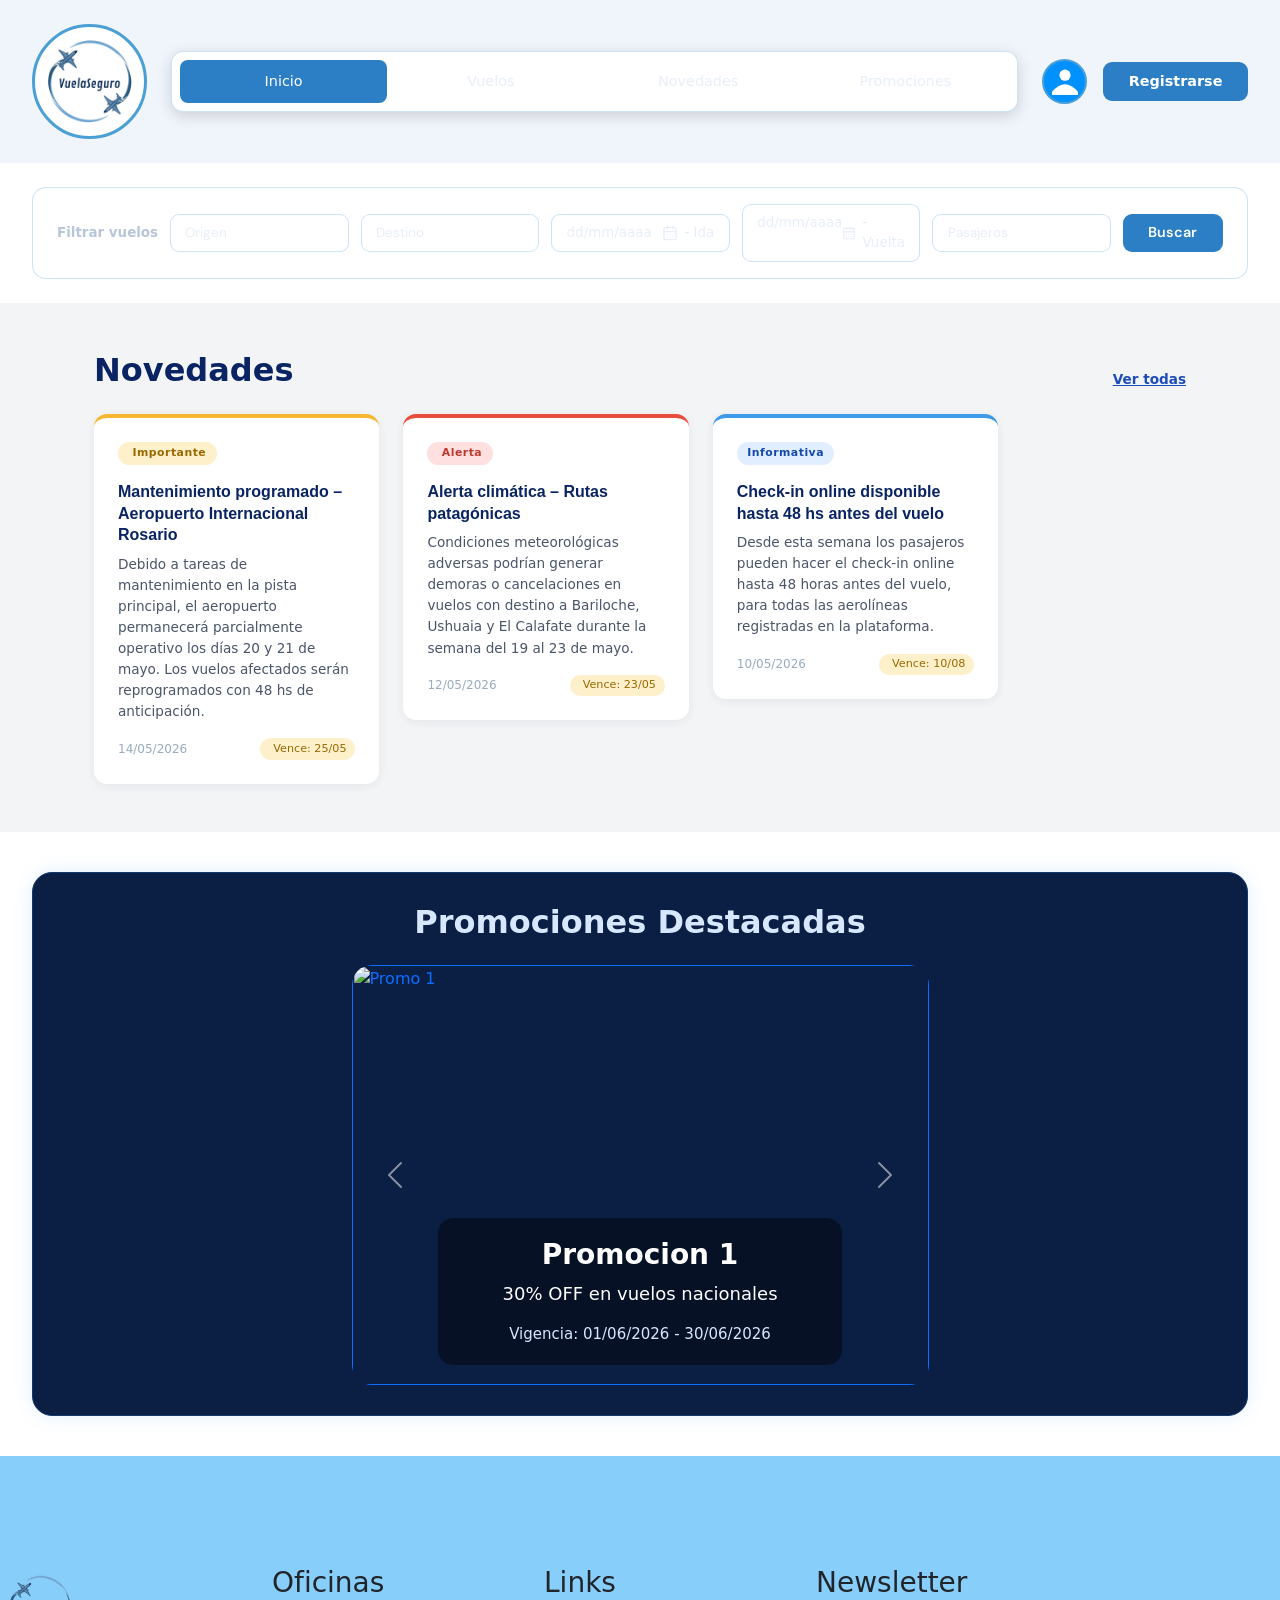
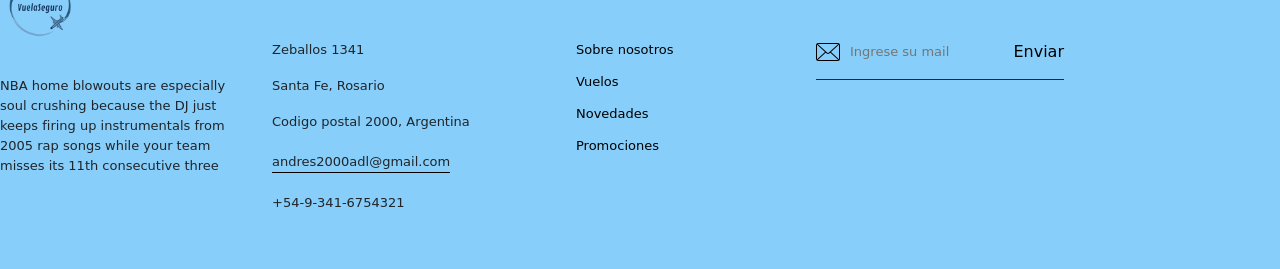
==== commit 26f6882e: "Arreglos - unifiación de los 4 componentes y maqueta base creada" ====
--- a/index.html
+++ b/index.html
@@ -1,93 +1,91 @@
 <html lang="es">
+<!DOCTYPE html>
+
 <head>
+  <title>VuelaSeguro</title>
+
+  <!--Metadatos-->
   <meta charset="UTF-8"/>
   <meta name="viewport" content="width=device-width, initial-scale=1.0"/>
-  <title>VuelaSeguro</title>
+
   <link href="https://cdn.jsdelivr.net/npm/bootstrap@5.3.3/dist/css/bootstrap.min.css" rel="stylesheet"/>
   <link href="https://fonts.googleapis.com/css2?family=DM+Sans:wght@400;500;600&display=swap" rel="stylesheet"/>
 
+  <!--Links de hojas de estilo-->
   <link rel="stylesheet" href="estilos-navbar.css">
-
-</head>
-<body>
-  <div class="header-wrapper">
-    <nav class="navbar-custom">
-      <div class="logo-wrap">
-        <img src="./logo-vuelaseguro.png" class="logo-vuela" alt="Logo VuelaSeguro">
-      </div>
-      <div class="nav-links">
-        <a href="#" class="active">Inicio</a>
-        <a href="#">Vuelos</a>
-        <a href="#">Novedades</a>
-        <a href="#">Promociones</a>
-      </div>
-      <div class="nav-right">
-        <div class="foto-perfil" title="Foto de perfil">
-      <svg width="26" height="40" viewBox="0 0 42 42" xmlns="http://www.w3.org/2000/svg">
-        <circle cx="21" cy="10" r="9" fill="#ffffff"/>
-        <path d="M -4 42 Q 21 7 46 42 Z" fill="#ffffff"/>
-      </svg>
-        </div>
-        <button class="btn-registro">Registrarse</button>
-      </div>
-    </nav>
-  </div>
-  <div class="filtro-bar">
-    <span class="filtro-titulo">Filtrar vuelos</span>
-    <input class="filtro-input" type="text" placeholder="Origen"/>
-    <input class="filtro-input" type="text" placeholder="Destino"/>
-    <div class="fecha-container">
-      <div class="fecha-espejo" id="espejoIda">
-        <span>dd/mm/aaaa</span>
-        <span class="label-texto">
-          <svg width="16" height="16" viewBox="0 0 24 24" fill="none" stroke="currentColor" stroke-width="2" stroke-linecap="round" stroke-linejoin="round"><rect x="3" y="4" width="18" height="18" rx="2" ry="2"></rect><line x1="16" y1="2" x2="16" y2="6"></line><line x1="8" y1="2" x2="8" y2="6"></line><line x1="3" y1="10" x2="21" y2="10"></line><path d="M8 14h.01M12 14h.01M16 14h.01M8 18h.01M12 18h.01M16 18h.01"></path></svg>
-          - Ida
-        </span>
-      </div>
-      <input class="fecha-input" type="date" id="fechaIda" onchange="actualizarFecha(this, 'espejoIda', '- Ida')" onclick="this.showPicker()"/>
-    </div>
-    <div class="fecha-container">
-      <div class="fecha-espejo" id="espejoVuelta">
-        <span>dd/mm/aaaa</span>
-        <span class="label-texto">
-          <svg width="16" height="16" viewBox="0 0 24 24" fill="none" stroke="currentColor" stroke-width="2" stroke-linecap="round" stroke-linejoin="round"><rect x="3" y="4" width="18" height="18" rx="2" ry="2"></rect><line x1="16" y1="2" x2="16" y2="6"></line><line x1="8" y1="2" x2="8" y2="6"></line><line x1="3" y1="10" x2="21" y2="10"></line><path d="M8 14h.01M12 14h.01M16 14h.01M8 18h.01M12 18h.01M16 18h.01"></path></svg>
-          - Vuelta
-        </span>
-      </div>
-      <input class="fecha-input" type="date" id="fechaVuelta" onchange="actualizarFecha(this, 'espejoVuelta', '- Vuelta')" onclick="this.showPicker()"/>
-    </div>
-    <input class="filtro-input" type="text" placeholder="Pasajeros"/>
-    <button class="btn-buscar">Buscar</button>
-  </div>
-  <script>
-    function actualizarFecha(input, espejoId, labelTexto) {
-      const espejo = document.getElementById(espejoId);
-      if (input.value) {
-        const partes = input.value.split('-');
-        const fechaFormateada = `${partes[2]}/${partes[1]}/${partes[0]}`;
-        espejo.innerHTML = `<span style="color: #333;">${fechaFormateada}</span><span class="label-texto" style="color: var(--gris);"><svg width="16" height="16" viewBox="0 0 24 24" fill="none" stroke="currentColor" stroke-width="2" stroke-linecap="round" stroke-linejoin="round"><rect x="3" y="4" width="18" height="18" rx="2" ry="2"></rect><line x1="16" y1="2" x2="16" y2="6"></line><line x1="8" y1="2" x2="8" y2="6"></line><line x1="3" y1="10" x2="21" y2="10"></line><path d="M8 14h.01M12 14h.01M16 14h.01M8 18h.01M12 18h.01M16 18h.01"></path></svg> ${labelTexto}</span>`;
-      } else {
-        espejo.innerHTML = `<span>dd/mm/aaaa</span><span class="label-texto"><svg width="16" height="16" viewBox="0 0 24 24" fill="none" stroke="currentColor" stroke-width="2" stroke-linecap="round" stroke-linejoin="round"><rect x="3" y="4" width="18" height="18" rx="2" ry="2"></rect><line x1="16" y1="2" x2="16" y2="6"></line><line x1="8" y1="2" x2="8" y2="6"></line><line x1="3" y1="10" x2="21" y2="10"></line><path d="M8 14h.01M12 14h.01M16 14h.01M8 18h.01M12 18h.01M16 18h.01"></path></svg> ${labelTexto}</span>`;
-      }
-    }
-  </script>
-  <script src="https://cdn.jsdelivr.net/npm/bootstrap@5.3.3/dist/js/bootstrap.bundle.min.js"></script>
-</body>
-</html>
-<!DOCTYPE html>
-<html lang="es">
-
-<head>
-  <meta charset="UTF-8">
-  <meta name="viewport" content="width=device-width, initial-scale=1.0">
   <link rel="stylesheet" href="estilos-footer.css">
   <link rel="stylesheet" href="estilos-novedades.css">
   <link rel="stylesheet" href="estilos-promociones.css">
+
   <!-- Bootstrap CSS  -->
   <link href="https://cdn.jsdelivr.net/npm/bootstrap@5.0.2/dist/css/bootstrap.min.css" rel="stylesheet">
+  
 </head>
 
 <body>
+  <section class="navbar-section">
+    <div class="header-wrapper">
+      <nav class="navbar-custom">
+        <div class="logo-wrap">
+          <img src="./logo-vuelaseguro.png" class="logo-vuela" alt="Logo VuelaSeguro">
+        </div>
+        <div class="nav-links">
+          <a href="#" class="active">Inicio</a>
+          <a href="#">Vuelos</a>
+          <a href="#">Novedades</a>
+          <a href="#">Promociones</a>
+        </div>
+        <div class="nav-right">
+          <div class="foto-perfil" title="Foto de perfil">
+        <svg width="26" height="40" viewBox="0 0 42 42" xmlns="http://www.w3.org/2000/svg">
+          <circle cx="21" cy="10" r="9" fill="#ffffff"/>
+          <path d="M -4 42 Q 21 7 46 42 Z" fill="#ffffff"/>
+        </svg>
+          </div>
+          <button class="btn-registro">Registrarse</button>
+        </div>
+      </nav>
+    </div>
+    <div class="filtro-bar">
+      <span class="filtro-titulo">Filtrar vuelos</span>
+      <input class="filtro-input" type="text" placeholder="Origen"/>
+      <input class="filtro-input" type="text" placeholder="Destino"/>
+      <div class="fecha-container">
+        <div class="fecha-espejo" id="espejoIda">
+          <span>dd/mm/aaaa</span>
+          <span class="label-texto">
+            <svg width="16" height="16" viewBox="0 0 24 24" fill="none" stroke="currentColor" stroke-width="2" stroke-linecap="round" stroke-linejoin="round"><rect x="3" y="4" width="18" height="18" rx="2" ry="2"></rect><line x1="16" y1="2" x2="16" y2="6"></line><line x1="8" y1="2" x2="8" y2="6"></line><line x1="3" y1="10" x2="21" y2="10"></line><path d="M8 14h.01M12 14h.01M16 14h.01M8 18h.01M12 18h.01M16 18h.01"></path></svg>
+            - Ida
+          </span>
+        </div>
+        <input class="fecha-input" type="date" id="fechaIda" onchange="actualizarFecha(this, 'espejoIda', '- Ida')" onclick="this.showPicker()"/>
+      </div>
+      <div class="fecha-container">
+        <div class="fecha-espejo" id="espejoVuelta">
+          <span>dd/mm/aaaa</span>
+          <span class="label-texto">
+            <svg width="16" height="16" viewBox="0 0 24 24" fill="none" stroke="currentColor" stroke-width="2" stroke-linecap="round" stroke-linejoin="round"><rect x="3" y="4" width="18" height="18" rx="2" ry="2"></rect><line x1="16" y1="2" x2="16" y2="6"></line><line x1="8" y1="2" x2="8" y2="6"></line><line x1="3" y1="10" x2="21" y2="10"></line><path d="M8 14h.01M12 14h.01M16 14h.01M8 18h.01M12 18h.01M16 18h.01"></path></svg>
+            - Vuelta
+          </span>
+        </div>
+        <input class="fecha-input" type="date" id="fechaVuelta" onchange="actualizarFecha(this, 'espejoVuelta', '- Vuelta')" onclick="this.showPicker()"/>
+      </div>
+      <input class="filtro-input" type="text" placeholder="Pasajeros"/>
+      <button class="btn-buscar">Buscar</button>
+    </div>
+    <script>
+      function actualizarFecha(input, espejoId, labelTexto) {
+        const espejo = document.getElementById(espejoId);
+        if (input.value) {
+          const partes = input.value.split('-');
+          const fechaFormateada = `${partes[2]}/${partes[1]}/${partes[0]}`;
+          espejo.innerHTML = `<span style="color: #333;">${fechaFormateada}</span><span class="label-texto" style="color: var(--gris);"><svg width="16" height="16" viewBox="0 0 24 24" fill="none" stroke="currentColor" stroke-width="2" stroke-linecap="round" stroke-linejoin="round"><rect x="3" y="4" width="18" height="18" rx="2" ry="2"></rect><line x1="16" y1="2" x2="16" y2="6"></line><line x1="8" y1="2" x2="8" y2="6"></line><line x1="3" y1="10" x2="21" y2="10"></line><path d="M8 14h.01M12 14h.01M16 14h.01M8 18h.01M12 18h.01M16 18h.01"></path></svg> ${labelTexto}</span>`;
+        } else {
+          espejo.innerHTML = `<span>dd/mm/aaaa</span><span class="label-texto"><svg width="16" height="16" viewBox="0 0 24 24" fill="none" stroke="currentColor" stroke-width="2" stroke-linecap="round" stroke-linejoin="round"><rect x="3" y="4" width="18" height="18" rx="2" ry="2"></rect><line x1="16" y1="2" x2="16" y2="6"></line><line x1="8" y1="2" x2="8" y2="6"></line><line x1="3" y1="10" x2="21" y2="10"></line><path d="M8 14h.01M12 14h.01M16 14h.01M8 18h.01M12 18h.01M16 18h.01"></path></svg> ${labelTexto}</span>`;
+        }
+      }
+    </script>
+  </section>
   <section class="novedades-section" id="novedades">
     <div class="container px-3 px-md-4">
       <div class="d-flex justify-content-between align-items-end mb-4">
@@ -194,7 +192,7 @@
  <footer>
     <div class="row">
         <div class="colu">
-          <img src="test.jpg" alt="AVION" class="logo">
+          <img src="logo-vuelaseguro.png" alt="AVION" class="logo">
           <p>NBA home blowouts are especially soul crushing because the DJ just keeps firing up instrumentals from 2005 rap songs while your team misses its 11th consecutive three</p>
         </div>
 
@@ -225,7 +223,7 @@
             <button type="button" class="footer-form-button">Enviar</button>
           </form>
           <div class="social-icons">
-            <i class="fa-brands fa-facebook"></i>
+            <i class="bi bi-facebook"></i>
             <i class="fa-brands fa-square-x-twitter"></i>
             <i class="fa-brands fa-whatsapp"></i>
           </div>
--- a/estilos-navbar.css
+++ b/estilos-navbar.css
@@ -1,5 +1,5 @@
 
-    :root {
+  :root {
       --cielo:       #2c7fc4;
       --cielo-claro: #4a9fd4;
       --gris:        #8a9ab0;
--- a/estilos-novedades.css
+++ b/estilos-novedades.css
@@ -7,7 +7,7 @@
       --texto:   #1a1a2e;
       --gris:    #e8eef7;
       --blanco:  #ffffff;
-    }
+    } -->
 
     * { box-sizing: border-box; }
     
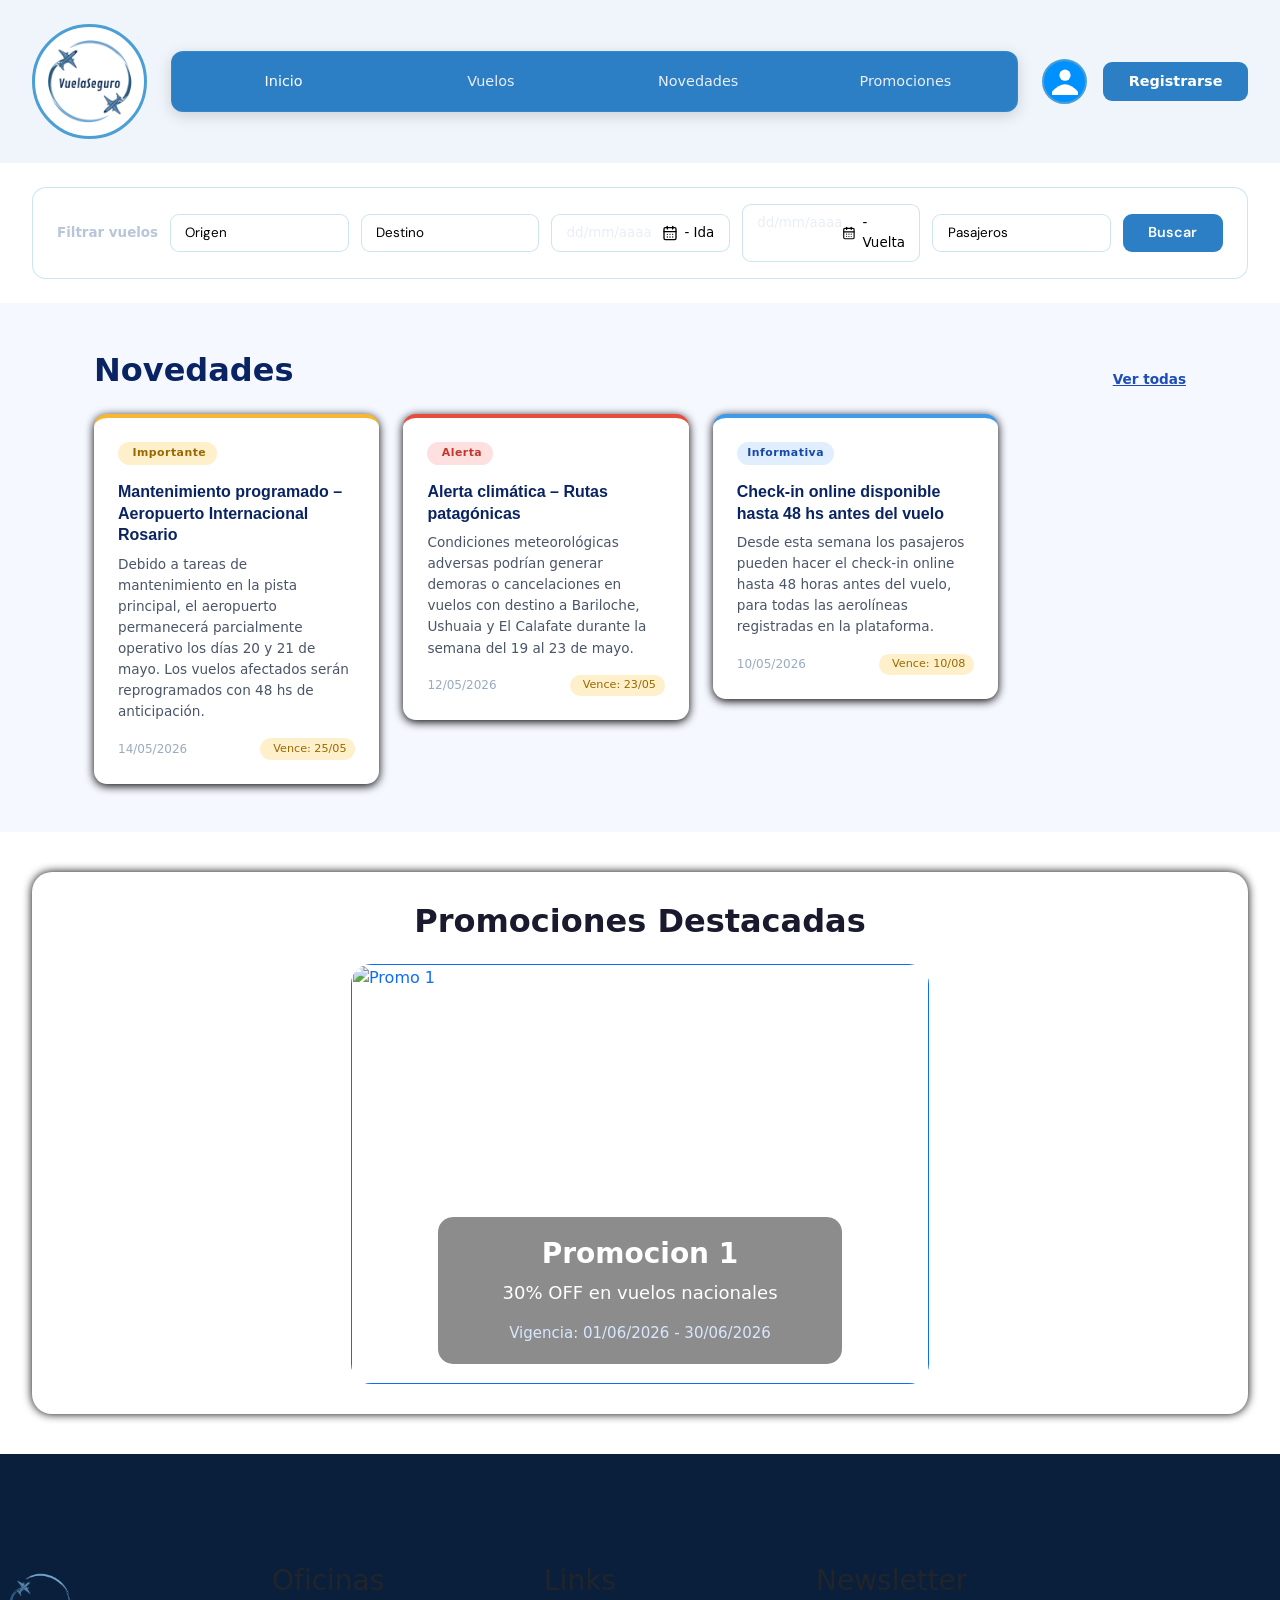
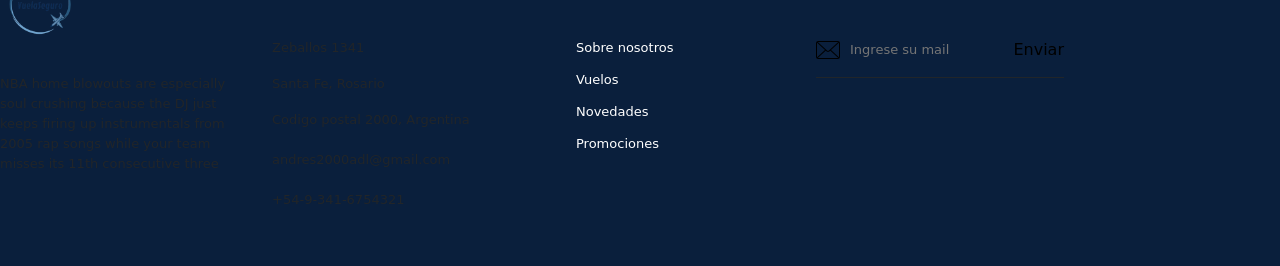
==== commit 62914d53: "seccionamiento del footer" ====
--- a/index.html
+++ b/index.html
@@ -189,47 +189,50 @@
       </div>
     </div>
   </section>
- <footer>
-    <div class="row">
-        <div class="colu">
-          <img src="logo-vuelaseguro.png" alt="AVION" class="logo">
-          <p>NBA home blowouts are especially soul crushing because the DJ just keeps firing up instrumentals from 2005 rap songs while your team misses its 11th consecutive three</p>
-        </div>
-
-        <div class="colu">
-          <h3>Oficinas</h3>
-          <p>Zeballos 1341</p>
-          <p>Santa Fe, Rosario</p>
-          <p>Codigo postal 2000, Argentina</p>
-          <p class="email-contact">andres2000adl@gmail.com</p>
-          <p>+54-9-341-6754321</p>
-        </div>
-          
-        <div class="colu">
-          <h3>Links</h3>
-          <ul>
-            <li><a href="https://www.frro.utn.edu.ar/">Sobre nosotros</a></li>
-            <li><a href="">Vuelos</a></li>
-            <li><a href="">Novedades</a></li>
-            <li><a href="">Promociones</a></li>
-          </ul>
-        </div>
-
-        <div class="colu">
-          <h3>Newsletter</h3>
-          <form class="footer-form">
-            <img src="envelope.png" alt="jijo" class="footer-input-icon">
-            <input type="email" placeholder="Ingrese su mail">
-            <button type="button" class="footer-form-button">Enviar</button>
-          </form>
-          <div class="social-icons">
-            <i class="bi bi-facebook"></i>
-            <i class="fa-brands fa-square-x-twitter"></i>
-            <i class="fa-brands fa-whatsapp"></i>
-          </div>
-        </div>
-    </div>
-  </footer>
+  <section class="footer-section">
+    <footer>
+      <div class="row">
+          <div class="colu">
+            <img src="logo-vuelaseguro.png" alt="AVION" class="logo">
+            <p>NBA home blowouts are especially soul crushing because the DJ just keeps firing up instrumentals from 2005 rap songs while your team misses its 11th consecutive three</p>
+          </div>
+
+          <div class="colu">
+            <h3>Oficinas</h3>
+            <p>Zeballos 1341</p>
+            <p>Santa Fe, Rosario</p>
+            <p>Codigo postal 2000, Argentina</p>
+            <p class="email-contact">andres2000adl@gmail.com</p>
+            <p>+54-9-341-6754321</p>
+          </div>
+            
+          <div class="colu">
+            <h3>Links</h3>
+            <ul>
+              <li><a href="https://www.frro.utn.edu.ar/">Sobre nosotros</a></li>
+              <li><a href="">Vuelos</a></li>
+              <li><a href="">Novedades</a></li>
+              <li><a href="">Promociones</a></li>
+            </ul>
+          </div>
+
+          <div class="colu">
+            <h3>Newsletter</h3>
+            <form class="footer-form">
+              <img src="envelope.png" alt="jijo" class="footer-input-icon">
+              <input type="email" placeholder="Ingrese su mail">
+              <button type="button" class="footer-form-button">Enviar</button>
+            </form>
+            <div class="social-icons">
+              <i class="bi bi-facebook"></i>
+              <i class="fa-brands fa-square-x-twitter"></i>
+              <i class="fa-brands fa-whatsapp"></i>
+            </div>
+          </div>
+      </div>
+    </footer>
+  </section>
+ 
 
   <!-- Bootstrap Bundle with Popper -->
   <script src="https://cdn.jsdelivr.net/npm/bootstrap@5.0.2/dist/js/bootstrap.bundle.min.js"></script>
--- a/estilos-navbar.css
+++ b/estilos-navbar.css
@@ -8,6 +8,7 @@
       --blanco:      #eaf3fc;
       --fondo:       #18283c;
       --borde:       rgba(74, 159, 212, 0.28);
+      --negro:       #000000;
     }
     * { box-sizing: border-box; margin: 0; padding: 0; }
     body { font-family: 'DM Sans', sans-serif; background: var(--fondo); color: var(--blanco); }
@@ -15,10 +16,10 @@
     .navbar-custom { margin: 0 2rem; padding-bottom: 1.5rem; display: flex; align-items: center; gap: 1.5rem; }
     .logo-wrap {  width: 115px;  height: 115px;  border-radius: 50%; border: 3px solid var(--cielo-claro); background: white; display: flex; align-items: center; justify-content: center; flex-shrink: 0; overflow: hidden; position: relative; }
     .logo-vuela { width: 100%; height: 100%; object-fit: cover; }
-    .nav-links { background: var(--blanco-real); border: 1px solid var(--borde); border-radius: 12px; padding: 0.5rem; display: flex; flex: 1; justify-content: space-between; box-shadow: 0 4px 15px rgba(0,0,0,0.15); }
+    .nav-links { background: var(--cielo); border: 1px solid var(--borde); border-radius: 12px; padding: 0.5rem; display: flex; flex: 1; justify-content: space-between; box-shadow: 0 4px 15px rgba(0,0,0,0.15); }
     .nav-links a { flex: 1; text-align: center; color: var(--gris); font-size: 0.9rem; font-weight: 500; padding: 0.7rem 0; border-radius: 8px; text-decoration: none; transition: all 0.2s; white-space: nowrap; }
-    .nav-links a:hover { color: var(--cielo); background: rgba(44,127,196,0.05); }
-    .nav-links a.active { color: #fff; background: var(--cielo); }
+    .nav-links a:hover { color: var(--gris-claro); background: rgba(44,127,196,0.05); }
+    .nav-links a.active { color: var(--blanco); background: var(--cielo); }
     .nav-right { display: flex; align-items: center; gap: 1rem; flex-shrink: 0; }
     .foto-perfil { width: 45px; height: 45px; border-radius: 50%; border: 2px solid var(--cielo-claro); background: #0091ff; display: flex; align-items: center; justify-content: center; cursor: pointer; flex-shrink: 0; overflow: hidden; }
     .btn-registro { background: var(--cielo); border: none; color: #fff; border-radius: 9px; padding: 0.55rem 1.6rem; font-size: 0.9rem; font-weight: 600; white-space: nowrap; cursor: pointer; flex-shrink: 0; transition: all 0.2s; }
@@ -27,9 +28,9 @@
     .filtro-titulo { font-size: 0.84rem; font-weight: 600; color: var(--gris-claro); white-space: nowrap; flex-shrink: 0; }
     .filtro-input, .fecha-container { flex: 1; min-width: 140px; }
     .filtro-input { background: var(--blanco-real); border: 1px solid var(--borde); border-radius: 9px; color: #333; font-family: 'DM Sans', sans-serif; font-size: 0.84rem; padding: 0.5rem 0.9rem; outline: none; }
-    .filtro-input::placeholder { color: var(--gris); }
+    .filtro-input::placeholder { color: var(--negro); }
     .fecha-container { position: relative; background: var(--blanco-real); border: 1px solid var(--borde); border-radius: 9px; display: flex; align-items: center; padding: 0.5rem 0.9rem; }
     .fecha-input { position: absolute; inset: 0; width: 100%; height: 100%; opacity: 0; cursor: pointer; }
     .fecha-espejo { display: flex; justify-content: space-between; width: 100%; font-size: 0.84rem; color: var(--gris); pointer-events: none; }
-    .fecha-espejo .label-texto { color: var(--gris); display: flex; align-items: center; gap: 0.4rem; }
+    .fecha-espejo .label-texto { color: var(--negro); display: flex; align-items: center; gap: 0.4rem; }
     .btn-buscar { background: var(--cielo); border: none; color: #fff; border-radius: 9px; padding: 0.5rem 1.6rem; font-family: 'DM Sans', sans-serif; font-size: 0.9rem; font-weight: 600; white-space: nowrap; cursor: pointer; flex-shrink: 0; }
--- a/estilos-footer.css
+++ b/estilos-footer.css
@@ -2,10 +2,10 @@
 footer{
     width: 100%;
     position: bottom;
-    background: lightskyblue;
     padding: 100px 0 30px;
     font-size: 13px;
     line-height: 20px;
+    background-color: #0a1f3c;
 }
 
 .footer-form{
@@ -34,7 +34,7 @@
 .footer-form input{
     width: 100%;
     background: transparent;
-    color: black;
+    color: white;
     border: 0;
     outline: none;
 }
@@ -76,7 +76,7 @@
 
 .email-contact{
     width: fit-content;
-    border-bottom: 1px solid black;
+    border-bottom: 1px white;
     margin: 20px 0;
 }
 
@@ -87,7 +87,7 @@
 
 ul li a{
     text-decoration: none;
-    color: black;
+    color: white;
 }
 
 
--- a/estilos-novedades.css
+++ b/estilos-novedades.css
@@ -19,29 +19,30 @@
     }
 
     .novedades-section { 
-      background-color: rgb(243, 244, 245); 
+      background-color: #f5f8ff; 
       padding: 3rem 0; 
     }
 
-    .novedad-card {
+    .novedad-card { 
       background-color: var(--blanco);
       border-radius: 13px;
       padding: 1.5rem;
-      box-shadow: 0 2px 10px rgba(10,36,99,.07);
+      box-shadow: 0 2px 10px black;
       height: 100%; 
       display: flex;
       flex-direction: column; 
       border-top: 4px solid var(--azul-cl);
       transition: transform .2s, box-shadow .2s;
     }
-
+    
     .novedad-card:hover {
       transform: translateY(-3px);
-      box-shadow: 0 8px 24px rgba(10,36,99,.13);
+      box-shadow: 0 8px 24px rgba(255, 3, 3, 0.13);
     }
 
     .novedad-card.destacada { border-top-color: var(--acento); }
     .novedad-card.alerta    { border-top-color: #e74c3c; }
+    .novedad-card.general   { border-top-color: var(--azul-cl); }
 
     .badge-nov {
       display: inline-block; font-size: .68rem; font-weight: 700;
--- a/estilos-promociones.css
+++ b/estilos-promociones.css
@@ -1,15 +1,14 @@
 .promociones-section{
-    background-color: #0b1f44;
-    border: 1px solid #12376b;
+    background-color: #ffffff;
     border-radius: 20px;
     margin: 40px auto;
     padding: 30px;
     width: 95%;
-    box-shadow: 0px 0px 20px rgba(0,140,255,0.12);
+    box-shadow: 0px 0px 10px #000000;
 }
 
 .promociones-section h2{
-    color: #d7e7ff;
+    color: #1a1a2e;
     font-size: 32px;
     font-weight: bold;
 }
@@ -47,6 +46,6 @@
 }
 
 .promociones-section:hover{
-    box-shadow: 0px 0px 30px rgba(0,140,255,0.25);
+    box-shadow: 0px 0px 30px #0a1f3c;
     transition: 0.3s;
 }
